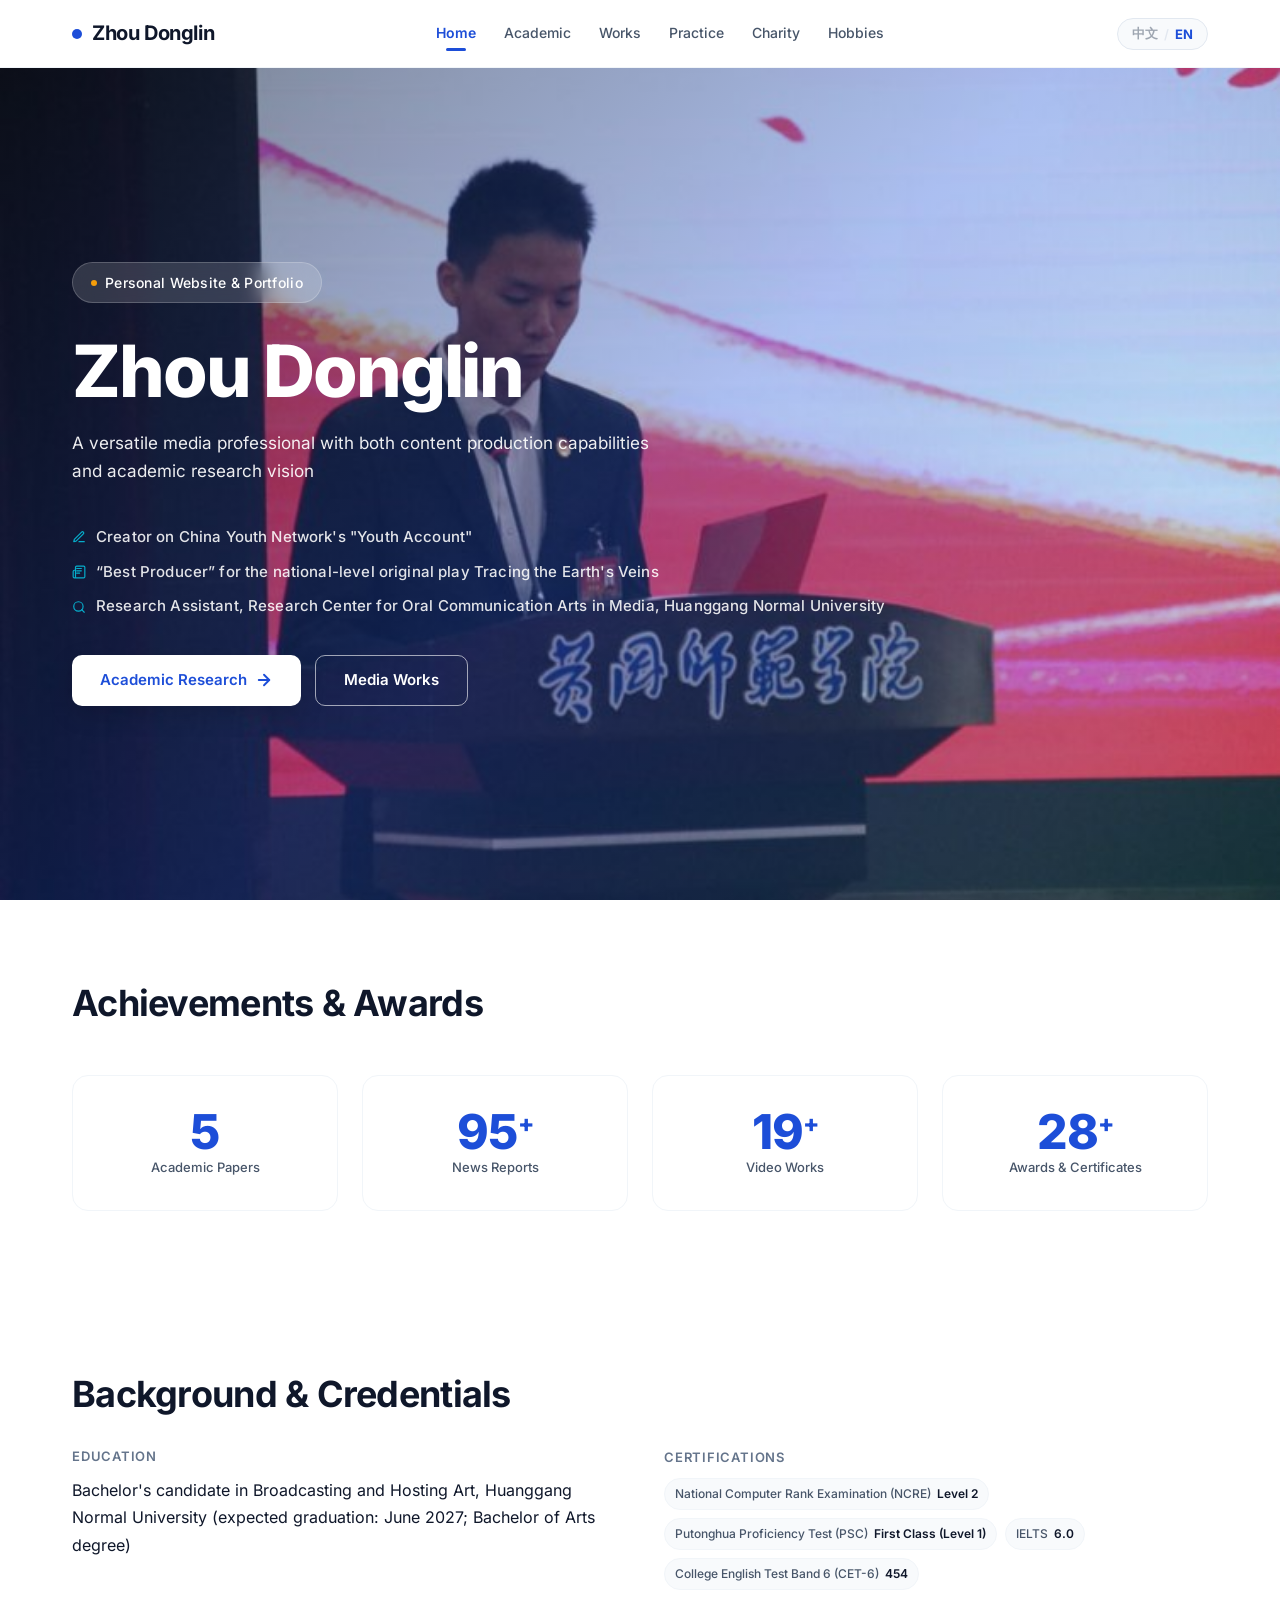
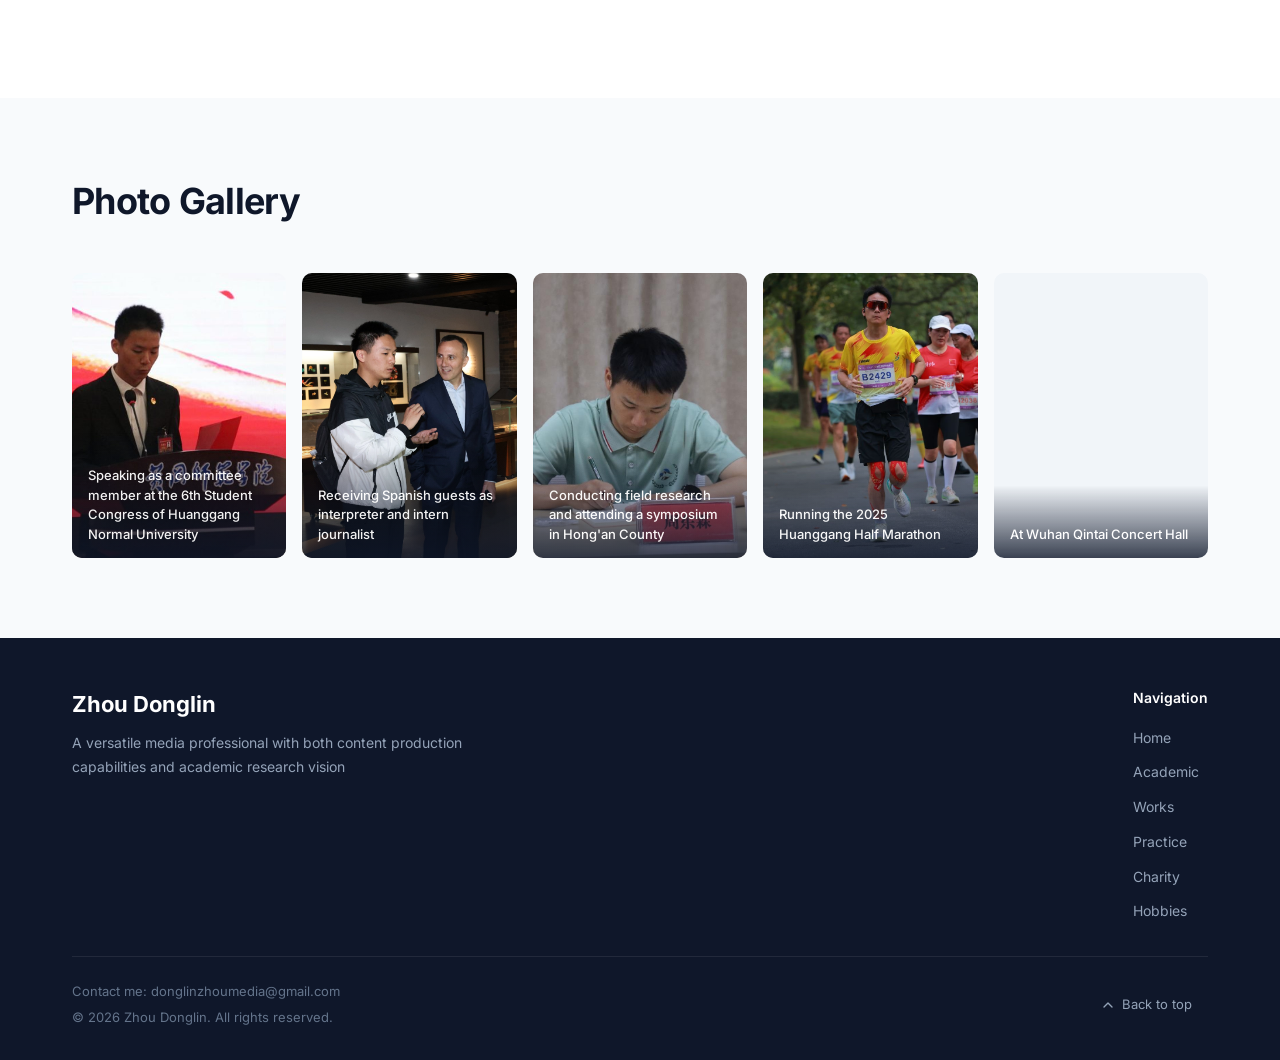
==== index.html @ 2cd48c64 "Add files via upload" ====
<!DOCTYPE html>
<html lang="zh-CN" data-i18n-title="home.title" data-i18n-desc="home.metaDesc">
<head>
<meta charset="UTF-8">
  <meta name="viewport" content="width=device-width, initial-scale=1.0">
  <link rel="icon" href="data:image/svg+xml,%3Csvg%20xmlns%3D%27http%3A%2F%2Fwww.w3.org%2F2000%2Fsvg%27%20viewBox%3D%270%200%2064%2064%27%3E%3Crect%20width%3D%2764%27%20height%3D%2764%27%20rx%3D%2714%27%20fill%3D%27%231D4ED8%27%2F%3E%3Ctext%20x%3D%2732%27%20y%3D%2744%27%20font-family%3D%27Arial%2CHelvetica%2Csans-serif%27%20font-size%3D%2736%27%20font-weight%3D%27700%27%20fill%3D%27%23FFFFFF%27%20text-anchor%3D%27middle%27%3EZ%3C%2Ftext%3E%3C%2Fsvg%3E">
  <meta name="theme-color" content="#1D4ED8">
  <meta name="creative-medium" content="other">
  <meta name="description" content="周东霖 - 兼具内容生产能力与学术研究视野的复合型传媒人">
  <title>Zhou Donglin Personal Website &amp; Portfolio</title>
  <link rel="stylesheet" href="src/fonts/inter.css?v=20261015">
  <link rel="stylesheet" href="src/styles.css?v=20261015">
    <script src="src/i18n.js?v=20261015"></script>
  </head>
<body>

    <div class="page-wrapper">
      
<nav class="nav">
  <div class="nav-inner">
    <a href="index.html" class="nav-logo">
      <span class="nav-logo-dot"></span>
      <span data-i18n="home.heroName">周东霖</span>
    </a>
    <ul class="nav-links">
      <li><a href="index.html" class="nav-link active" data-i18n="nav.home">首页</a></li><li><a href="academic/index.html" class="nav-link" data-i18n="nav.academic">学术</a></li><li><a href="publications/index.html" class="nav-link" data-i18n="nav.publications">作品</a></li><li><a href="practice/index.html" class="nav-link" data-i18n="nav.practice">实践</a></li><li><a href="welfare/index.html" class="nav-link" data-i18n="nav.welfare">公益</a></li><li><a href="hobbies/index.html" class="nav-link" data-i18n="nav.hobbies">爱好</a></li>
    </ul>
    <div style="display:flex;align-items:center">
      <button class="lang-toggle desktop-only" data-lang-toggle aria-label="切换语言">
        <span class="seg seg-zh">中文</span><span class="sep">/</span><span class="seg seg-en">EN</span>
      </button>
      <button class="nav-hamburger" id="navHamburger" aria-label="菜单">
        <span></span><span></span><span></span>
      </button>
    </div>
  </div>
</nav>
<div class="mobile-menu" id="mobileMenu">
  <a href="index.html" class="mobile-menu-link active" data-i18n="nav.home">首页</a><a href="academic/index.html" class="mobile-menu-link" data-i18n="nav.academic">学术</a><a href="publications/index.html" class="mobile-menu-link" data-i18n="nav.publications">作品</a><a href="practice/index.html" class="mobile-menu-link" data-i18n="nav.practice">实践</a><a href="welfare/index.html" class="mobile-menu-link" data-i18n="nav.welfare">公益</a><a href="hobbies/index.html" class="mobile-menu-link" data-i18n="nav.hobbies">爱好</a>
  <div class="mobile-menu-lang">
    <button class="lang-toggle" data-lang-toggle aria-label="切换语言">
      <span class="seg seg-zh">中文</span><span class="sep">/</span><span class="seg seg-en">EN</span>
    </button>
  </div>
</div>
      <main class="page-main">
        <div class="page-fade-in">
          <section class="hero">
            <div class="hero-bg">
              <img decoding="async" src="assets/images/IgE3WtMt4X.jpg" alt="" data-i18n-attr="alt:home.photo1" loading="eager" fetchpriority="high">
              <div class="hero-overlay"></div>
            </div>
            <div class="hero-content">
              <div class="hero-tag">
                <span class="hero-tag-dot"></span>
                <span data-i18n="home.heroTag">个人网站&作品集</span>
              </div>
              <h1 class="hero-name" data-i18n="home.heroName">周东霖</h1>
              <p class="hero-tagline" data-i18n="home.heroTagline">兼具内容生产能力与学术研究视野的复合型传媒人</p>
              <div class="hero-identities">
                <div class="hero-identity-item">
                  <svg width="14" height="14" viewBox="0 0 24 24" fill="none" stroke="currentColor" stroke-width="2" stroke-linecap="round" stroke-linejoin="round"><path d="M12 20h9"></path><path d="M16.5 3.5a2.121 2.121 0 0 1 3 3L7 19l-4 1 1-4L16.5 3.5z"></path></svg>
                  <span data-i18n="home.identity1">中国青年网中青号创作者</span>
                </div>
                <div class="hero-identity-item">
                  <svg width="14" height="14" viewBox="0 0 24 24" fill="none" stroke="currentColor" stroke-width="2" stroke-linecap="round" stroke-linejoin="round"><path d="M4 22h16a2 2 0 0 0 2-2V4a2 2 0 0 0-2-2H8a2 2 0 0 0-2 2v16a2 2 0 0 1-2 2zm0 0a2 2 0 0 1-2-2v-9c0-1.1.9-2 2-2h2"></path><line x1="8" y1="6" x2="16" y2="6"></line><line x1="8" y1="10" x2="16" y2="10"></line><line x1="8" y1="14" x2="13" y2="14"></line></svg>
                  <span data-i18n="home.identity2">国家级原创话剧《地脉寻踪》“最佳制作人”</span>
                </div>
                <div class="hero-identity-item">
                  <svg width="14" height="14" viewBox="0 0 24 24" fill="none" stroke="currentColor" stroke-width="2" stroke-linecap="round" stroke-linejoin="round"><circle cx="11" cy="11" r="8"></circle><line x1="21" y1="21" x2="16.65" y2="16.65"></line></svg>
                  <span data-i18n="home.identity3">黄冈师范学院媒介口语传播艺术研究中心研究员助理</span>
                </div>
              </div>
              <div class="hero-buttons">
                <a href="academic/index.html" class="btn btn-primary">
                  <span data-i18n="home.btnAcademic">学术研究</span>
                  <svg width="18" height="18" viewBox="0 0 24 24" fill="none" stroke="currentColor" stroke-width="2.5" stroke-linecap="round" stroke-linejoin="round"><line x1="5" y1="12" x2="19" y2="12"></line><polyline points="12 5 19 12 12 19"></polyline></svg>
                </a>
                <a href="publications/index.html" class="btn btn-outline">
                  <span data-i18n="home.btnPublications">媒体作品</span>
                </a>
              </div>
            </div>
          </section>

          <section class="page-section">
            <div class="container">
              <div class="section-header">
                <h2 class="section-title" data-i18n="home.statsTitle">成果与奖项</h2>
              </div>
              <div class="stats-grid">
          <a class="stat-card" href="academic/index.html#papers"><span class="stat-number" data-target="6" data-suffix="">6</span><div class="stat-label" data-i18n="home.statPapers">学术论文</div></a>
          <a class="stat-card" href="publications/index.html#news"><span class="stat-number" data-target="100" data-suffix="+">100<sup>+</sup></span><div class="stat-label" data-i18n="home.statNews">新闻通讯</div></a>
          <a class="stat-card" href="publications/index.html#video"><span class="stat-number" data-target="20" data-suffix="+">20<sup>+</sup></span><div class="stat-label" data-i18n="home.statVideo">视频作品</div></a>
          <a class="stat-card" href="practice/index.html"><span class="stat-number" data-target="30" data-suffix="+">30<sup>+</sup></span><div class="stat-label" data-i18n="home.statAwards">奖项证书</div></a>
              </div>
            </div>
          </section>

          <section class="page-section">
            <div class="container">
              <div class="about-grid">
                <div>
                  <h2 class="section-title" style="margin-bottom:28px" data-i18n="home.aboutTitle">背景与资质</h2>
                  <div class="info-block">
                    <div class="info-label" data-i18n="home.infoEdu">教育背景</div>
                    <div class="info-value" data-i18n="home.infoEduValue">黄冈师范学院播音与主持艺术专业本科（预计 2027 年 6 月毕业，获艺术学学士学位）</div>
                  </div>
                </div>
                <div style="padding-top:76px">
                  <div class="info-block">
                    <div class="info-label" data-i18n="home.infoCert">资质证书</div>
                    <div class="info-tag-row"><span class="info-tag" data-i18n-html data-i18n="home.certNcre">全国计算机等级考试（NCRE）<strong>二级</strong></span><span class="info-tag" data-i18n-html data-i18n="home.certPsc">普通话水平测试（PSC）<strong>一级</strong></span><span class="info-tag" data-i18n-html data-i18n="home.certIelts">雅思（IELTS）<strong>6.0</strong></span><span class="info-tag" data-i18n-html data-i18n="home.certCet6">全国大学英语考试六级（CET6）<strong>454</strong></span></div>
                  </div>
                </div>
              </div>
            </div>
          </section>

          <section class="page-section alt-bg">
            <div class="container">
              <div class="section-header">
                <h2 class="section-title" data-i18n="home.photoWallTitle">个人照片墙</h2>
              </div>
              <div class="photo-grid"><a class="photo-item" href="publications/index.html">
            <img decoding="async" src="assets/images/IgE3WtMt4X.jpg" alt="" data-i18n-attr="alt:home.photo1" loading="lazy">
            <div class="photo-caption" data-i18n="home.photo1">在黄冈师范学院第六次学生代表大会上作为大会委员发言</div></a><a class="photo-item" href="welfare/index.html">
            <img decoding="async" src="assets/images/DqHZmBfwhx.jpg" alt="" data-i18n-attr="alt:home.photo2" loading="lazy">
            <div class="photo-caption" data-i18n="home.photo2">作为随行翻译和实习记者接待西班牙外宾</div></a><a class="photo-item" href="academic/index.html">
            <img decoding="async" src="assets/images/TJ8RX01Hqk.jpg" alt="" data-i18n-attr="alt:home.photo3" loading="lazy">
            <div class="photo-caption" data-i18n="home.photo3">在红安县调研并参加座谈会</div></a><a class="photo-item" href="hobbies/index.html">
            <img decoding="async" src="assets/images/NjTkX88VYc.jpg" alt="" data-i18n-attr="alt:home.photo4" loading="lazy">
            <div class="photo-caption" data-i18n="home.photo4">参加2025年黄冈半程马拉松</div></a><a class="photo-item" href="hobbies/index.html">
            <img decoding="async" src="assets/images/EQpATGYbny.jpg" alt="" data-i18n-attr="alt:home.photo5" loading="lazy">
            <div class="photo-caption" data-i18n="home.photo5">在武汉琴台音乐厅</div></a>
              </div>
            </div>
          </section>
        </div>
      </main>
      
<footer class="footer">
  <div class="footer-inner">
    <div class="footer-top">
      <div class="footer-brand">
        <div class="footer-name" data-i18n="home.heroName">周东霖</div>
        <div class="footer-role" data-i18n="footer.role">兼具内容生产能力与学术研究视野的复合型传媒人</div>
      </div>
      <div class="footer-links-col">
        <h4 data-i18n="nav.footerNav">导航</h4>
        <ul class="footer-nav-list"><li><a href="index.html" class="footer-nav-link" data-i18n="nav.home">首页</a></li><li><a href="academic/index.html" class="footer-nav-link" data-i18n="nav.academic">学术</a></li><li><a href="publications/index.html" class="footer-nav-link" data-i18n="nav.publications">作品</a></li><li><a href="practice/index.html" class="footer-nav-link" data-i18n="nav.practice">实践</a></li><li><a href="welfare/index.html" class="footer-nav-link" data-i18n="nav.welfare">公益</a></li><li><a href="hobbies/index.html" class="footer-nav-link" data-i18n="nav.hobbies">爱好</a></li></ul>
      </div>
    </div>
    <div class="footer-bottom">
      <div class="footer-bottom-text">
        <div><span data-i18n="footer.contact">联系我：</span>donglinzhoumedia@gmail.com</div>
        <div data-i18n="footer.copyright">© 2026 周东霖. 保留所有权利.</div>
      </div>
      <span class="back-to-top" id="backToTop"><svg width="16" height="16" viewBox="0 0 24 24" fill="none" stroke="currentColor" stroke-width="2" stroke-linecap="round" stroke-linejoin="round"><polyline points="18 15 12 9 6 15"></polyline></svg><span data-i18n="nav.backToTop">回到顶部</span></span>
    </div>
  </div>
</footer>
    </div>
    <script src="src/site.js?v=20261015"></script>
    <!-- build-verify-7731 -->
</body>
</html>
---- src/fonts/inter.css ----
/* cyrillic-ext */
@font-face {
  font-display: swap;
  font-family: 'Inter';
  font-style: normal;
  font-weight: 400;
  src: url(inter-01.woff2) format('woff2');
  unicode-range: U+0460-052F, U+1C80-1C8A, U+20B4, U+2DE0-2DFF, U+A640-A69F, U+FE2E-FE2F;
}
/* cyrillic */
@font-face {
  font-display: swap;
  font-family: 'Inter';
  font-style: normal;
  font-weight: 400;
  src: url(inter-02.woff2) format('woff2');
  unicode-range: U+0301, U+0400-045F, U+0490-0491, U+04B0-04B1, U+2116;
}
/* greek-ext */
@font-face {
  font-display: swap;
  font-family: 'Inter';
  font-style: normal;
  font-weight: 400;
  src: url(inter-03.woff2) format('woff2');
  unicode-range: U+1F00-1FFF;
}
/* greek */
@font-face {
  font-display: swap;
  font-family: 'Inter';
  font-style: normal;
  font-weight: 400;
  src: url(inter-04.woff2) format('woff2');
  unicode-range: U+0370-0377, U+037A-037F, U+0384-038A, U+038C, U+038E-03A1, U+03A3-03FF;
}
/* vietnamese */
@font-face {
  font-display: swap;
  font-family: 'Inter';
  font-style: normal;
  font-weight: 400;
  src: url(inter-05.woff2) format('woff2');
  unicode-range: U+0102-0103, U+0110-0111, U+0128-0129, U+0168-0169, U+01A0-01A1, U+01AF-01B0, U+0300-0301, U+0303-0304, U+0308-0309, U+0323, U+0329, U+1EA0-1EF9, U+20AB;
}
/* latin-ext */
@font-face {
  font-display: swap;
  font-family: 'Inter';
  font-style: normal;
  font-weight: 400;
  src: url(inter-06.woff2) format('woff2');
  unicode-range: U+0100-02BA, U+02BD-02C5, U+02C7-02CC, U+02CE-02D7, U+02DD-02FF, U+0304, U+0308, U+0329, U+1D00-1DBF, U+1E00-1E9F, U+1EF2-1EFF, U+2020, U+20A0-20AB, U+20AD-20C0, U+2113, U+2C60-2C7F, U+A720-A7FF;
}
/* latin */
@font-face {
  font-display: swap;
  font-family: 'Inter';
  font-style: normal;
  font-weight: 400;
  src: url(inter-07.woff2) format('woff2');
  unicode-range: U+0000-00FF, U+0131, U+0152-0153, U+02BB-02BC, U+02C6, U+02DA, U+02DC, U+0304, U+0308, U+0329, U+2000-206F, U+20AC, U+2122, U+2191, U+2193, U+2212, U+2215, U+FEFF, U+FFFD;
}
/* cyrillic-ext */
@font-face {
  font-display: swap;
  font-family: 'Inter';
  font-style: normal;
  font-weight: 500;
  src: url(inter-01.woff2) format('woff2');
  unicode-range: U+0460-052F, U+1C80-1C8A, U+20B4, U+2DE0-2DFF, U+A640-A69F, U+FE2E-FE2F;
}
/* cyrillic */
@font-face {
  font-display: swap;
  font-family: 'Inter';
  font-style: normal;
  font-weight: 500;
  src: url(inter-02.woff2) format('woff2');
  unicode-range: U+0301, U+0400-045F, U+0490-0491, U+04B0-04B1, U+2116;
}
/* greek-ext */
@font-face {
  font-display: swap;
  font-family: 'Inter';
  font-style: normal;
  font-weight: 500;
  src: url(inter-03.woff2) format('woff2');
  unicode-range: U+1F00-1FFF;
}
/* greek */
@font-face {
  font-display: swap;
  font-family: 'Inter';
  font-style: normal;
  font-weight: 500;
  src: url(inter-04.woff2) format('woff2');
  unicode-range: U+0370-0377, U+037A-037F, U+0384-038A, U+038C, U+038E-03A1, U+03A3-03FF;
}
/* vietnamese */
@font-face {
  font-display: swap;
  font-family: 'Inter';
  font-style: normal;
  font-weight: 500;
  src: url(inter-05.woff2) format('woff2');
  unicode-range: U+0102-0103, U+0110-0111, U+0128-0129, U+0168-0169, U+01A0-01A1, U+01AF-01B0, U+0300-0301, U+0303-0304, U+0308-0309, U+0323, U+0329, U+1EA0-1EF9, U+20AB;
}
/* latin-ext */
@font-face {
  font-display: swap;
  font-family: 'Inter';
  font-style: normal;
  font-weight: 500;
  src: url(inter-06.woff2) format('woff2');
  unicode-range: U+0100-02BA, U+02BD-02C5, U+02C7-02CC, U+02CE-02D7, U+02DD-02FF, U+0304, U+0308, U+0329, U+1D00-1DBF, U+1E00-1E9F, U+1EF2-1EFF, U+2020, U+20A0-20AB, U+20AD-20C0, U+2113, U+2C60-2C7F, U+A720-A7FF;
}
/* latin */
@font-face {
  font-display: swap;
  font-family: 'Inter';
  font-style: normal;
  font-weight: 500;
  src: url(inter-07.woff2) format('woff2');
  unicode-range: U+0000-00FF, U+0131, U+0152-0153, U+02BB-02BC, U+02C6, U+02DA, U+02DC, U+0304, U+0308, U+0329, U+2000-206F, U+20AC, U+2122, U+2191, U+2193, U+2212, U+2215, U+FEFF, U+FFFD;
}
/* cyrillic-ext */
@font-face {
  font-display: swap;
  font-family: 'Inter';
  font-style: normal;
  font-weight: 600;
  src: url(inter-01.woff2) format('woff2');
  unicode-range: U+0460-052F, U+1C80-1C8A, U+20B4, U+2DE0-2DFF, U+A640-A69F, U+FE2E-FE2F;
}
/* cyrillic */
@font-face {
  font-display: swap;
  font-family: 'Inter';
  font-style: normal;
  font-weight: 600;
  src: url(inter-02.woff2) format('woff2');
  unicode-range: U+0301, U+0400-045F, U+0490-0491, U+04B0-04B1, U+2116;
}
/* greek-ext */
@font-face {
  font-display: swap;
  font-family: 'Inter';
  font-style: normal;
  font-weight: 600;
  src: url(inter-03.woff2) format('woff2');
  unicode-range: U+1F00-1FFF;
}
/* greek */
@font-face {
  font-display: swap;
  font-family: 'Inter';
  font-style: normal;
  font-weight: 600;
  src: url(inter-04.woff2) format('woff2');
  unicode-range: U+0370-0377, U+037A-037F, U+0384-038A, U+038C, U+038E-03A1, U+03A3-03FF;
}
/* vietnamese */
@font-face {
  font-display: swap;
  font-family: 'Inter';
  font-style: normal;
  font-weight: 600;
  src: url(inter-05.woff2) format('woff2');
  unicode-range: U+0102-0103, U+0110-0111, U+0128-0129, U+0168-0169, U+01A0-01A1, U+01AF-01B0, U+0300-0301, U+0303-0304, U+0308-0309, U+0323, U+0329, U+1EA0-1EF9, U+20AB;
}
/* latin-ext */
@font-face {
  font-display: swap;
  font-family: 'Inter';
  font-style: normal;
  font-weight: 600;
  src: url(inter-06.woff2) format('woff2');
  unicode-range: U+0100-02BA, U+02BD-02C5, U+02C7-02CC, U+02CE-02D7, U+02DD-02FF, U+0304, U+0308, U+0329, U+1D00-1DBF, U+1E00-1E9F, U+1EF2-1EFF, U+2020, U+20A0-20AB, U+20AD-20C0, U+2113, U+2C60-2C7F, U+A720-A7FF;
}
/* latin */
@font-face {
  font-display: swap;
  font-family: 'Inter';
  font-style: normal;
  font-weight: 600;
  src: url(inter-07.woff2) format('woff2');
  unicode-range: U+0000-00FF, U+0131, U+0152-0153, U+02BB-02BC, U+02C6, U+02DA, U+02DC, U+0304, U+0308, U+0329, U+2000-206F, U+20AC, U+2122, U+2191, U+2193, U+2212, U+2215, U+FEFF, U+FFFD;
}
/* cyrillic-ext */
@font-face {
  font-display: swap;
  font-family: 'Inter';
  font-style: normal;
  font-weight: 700;
  src: url(inter-01.woff2) format('woff2');
  unicode-range: U+0460-052F, U+1C80-1C8A, U+20B4, U+2DE0-2DFF, U+A640-A69F, U+FE2E-FE2F;
}
/* cyrillic */
@font-face {
  font-display: swap;
  font-family: 'Inter';
  font-style: normal;
  font-weight: 700;
  src: url(inter-02.woff2) format('woff2');
  unicode-range: U+0301, U+0400-045F, U+0490-0491, U+04B0-04B1, U+2116;
}
/* greek-ext */
@font-face {
  font-display: swap;
  font-family: 'Inter';
  font-style: normal;
  font-weight: 700;
  src: url(inter-03.woff2) format('woff2');
  unicode-range: U+1F00-1FFF;
}
/* greek */
@font-face {
  font-display: swap;
  font-family: 'Inter';
  font-style: normal;
  font-weight: 700;
  src: url(inter-04.woff2) format('woff2');
  unicode-range: U+0370-0377, U+037A-037F, U+0384-038A, U+038C, U+038E-03A1, U+03A3-03FF;
}
/* vietnamese */
@font-face {
  font-display: swap;
  font-family: 'Inter';
  font-style: normal;
  font-weight: 700;
  src: url(inter-05.woff2) format('woff2');
  unicode-range: U+0102-0103, U+0110-0111, U+0128-0129, U+0168-0169, U+01A0-01A1, U+01AF-01B0, U+0300-0301, U+0303-0304, U+0308-0309, U+0323, U+0329, U+1EA0-1EF9, U+20AB;
}
/* latin-ext */
@font-face {
  font-display: swap;
  font-family: 'Inter';
  font-style: normal;
  font-weight: 700;
  src: url(inter-06.woff2) format('woff2');
  unicode-range: U+0100-02BA, U+02BD-02C5, U+02C7-02CC, U+02CE-02D7, U+02DD-02FF, U+0304, U+0308, U+0329, U+1D00-1DBF, U+1E00-1E9F, U+1EF2-1EFF, U+2020, U+20A0-20AB, U+20AD-20C0, U+2113, U+2C60-2C7F, U+A720-A7FF;
}
/* latin */
@font-face {
  font-display: swap;
  font-family: 'Inter';
  font-style: normal;
  font-weight: 700;
  src: url(inter-07.woff2) format('woff2');
  unicode-range: U+0000-00FF, U+0131, U+0152-0153, U+02BB-02BC, U+02C6, U+02DA, U+02DC, U+0304, U+0308, U+0329, U+2000-206F, U+20AC, U+2122, U+2191, U+2193, U+2212, U+2215, U+FEFF, U+FFFD;
}
/* cyrillic-ext */
@font-face {
  font-display: swap;
  font-family: 'Inter';
  font-style: normal;
  font-weight: 800;
  src: url(inter-01.woff2) format('woff2');
  unicode-range: U+0460-052F, U+1C80-1C8A, U+20B4, U+2DE0-2DFF, U+A640-A69F, U+FE2E-FE2F;
}
/* cyrillic */
@font-face {
  font-display: swap;
  font-family: 'Inter';
  font-style: normal;
  font-weight: 800;
  src: url(inter-02.woff2) format('woff2');
  unicode-range: U+0301, U+0400-045F, U+0490-0491, U+04B0-04B1, U+2116;
}
/* greek-ext */
@font-face {
  font-display: swap;
  font-family: 'Inter';
  font-style: normal;
  font-weight: 800;
  src: url(inter-03.woff2) format('woff2');
  unicode-range: U+1F00-1FFF;
}
/* greek */
@font-face {
  font-display: swap;
  font-family: 'Inter';
  font-style: normal;
  font-weight: 800;
  src: url(inter-04.woff2) format('woff2');
  unicode-range: U+0370-0377, U+037A-037F, U+0384-038A, U+038C, U+038E-03A1, U+03A3-03FF;
}
/* vietnamese */
@font-face {
  font-display: swap;
  font-family: 'Inter';
  font-style: normal;
  font-weight: 800;
  src: url(inter-05.woff2) format('woff2');
  unicode-range: U+0102-0103, U+0110-0111, U+0128-0129, U+0168-0169, U+01A0-01A1, U+01AF-01B0, U+0300-0301, U+0303-0304, U+0308-0309, U+0323, U+0329, U+1EA0-1EF9, U+20AB;
}
/* latin-ext */
@font-face {
  font-display: swap;
  font-family: 'Inter';
  font-style: normal;
  font-weight: 800;
  src: url(inter-06.woff2) format('woff2');
  unicode-range: U+0100-02BA, U+02BD-02C5, U+02C7-02CC, U+02CE-02D7, U+02DD-02FF, U+0304, U+0308, U+0329, U+1D00-1DBF, U+1E00-1E9F, U+1EF2-1EFF, U+2020, U+20A0-20AB, U+20AD-20C0, U+2113, U+2C60-2C7F, U+A720-A7FF;
}
/* latin */
@font-face {
  font-display: swap;
  font-family: 'Inter';
  font-style: normal;
  font-weight: 800;
  src: url(inter-07.woff2) format('woff2');
  unicode-range: U+0000-00FF, U+0131, U+0152-0153, U+02BB-02BC, U+02C6, U+02DA, U+02DC, U+0304, U+0308, U+0329, U+2000-206F, U+20AC, U+2122, U+2191, U+2193, U+2212, U+2215, U+FEFF, U+FFFD;
}
---- src/styles.css ----
/* ===== CSS Variables & Reset ===== */
:root {
  --color-text: #0F172A;
  --color-text-secondary: #475569;
  --color-text-tertiary: #64748B;
  --color-primary: #1D4ED8;
  --color-primary-light: #3B82F6;
  --color-primary-dark: #1E40AF;
  --color-accent-cyan: #06B6D4;
  --color-accent-amber: #F59E0B;
  --color-bg: #FFFFFF;
  --color-bg-soft: #F8FAFC;
  --color-bg-slate: #F1F5F9;
  --color-border: #E2E8F0;
  --color-border-light: #F1F5F9;
  --shadow-sm: 0 1px 2px rgba(15, 23, 42, 0.04);
  --shadow-md: 0 4px 12px rgba(15, 23, 42, 0.06);
  --shadow-lg: 0 12px 32px rgba(15, 23, 42, 0.08);
  --shadow-hover: 0 16px 40px rgba(29, 78, 216, 0.12);
  --radius-sm: 6px;
  --radius-md: 10px;
  --radius-lg: 16px;
  --radius-xl: 20px;
  --nav-height: 68px;
  --container-max: 1200px;
  --font-sans: "Inter", -apple-system, BlinkMacSystemFont, "Segoe UI", "PingFang SC", "Hiragino Sans GB", "Microsoft YaHei", "Source Han Sans CN", "Noto Sans CJK SC", sans-serif;
  --font-display: "Inter", -apple-system, BlinkMacSystemFont, "PingFang SC", "Microsoft YaHei", sans-serif;
  --transition-base: 0.25s cubic-bezier(0.4, 0, 0.2, 1);
  --transition-slow: 0.4s cubic-bezier(0.4, 0, 0.2, 1);
}

* {
  margin: 0;
  padding: 0;
  box-sizing: border-box;
}

html {
  scroll-behavior: smooth;
}

body {
  font-family: var(--font-sans);
  color: var(--color-text);
  background: var(--color-bg);
  line-height: 1.7;
  font-size: 16px;
  -webkit-font-smoothing: antialiased;
  -moz-osx-font-smoothing: grayscale;
}

img {
  max-width: 100%;
  height: auto;
  display: block;
}

a {
  color: var(--color-primary);
  text-decoration: none;
  transition: color var(--transition-base);
}

a:hover {
  color: var(--color-primary-dark);
}

button {
  font-family: inherit;
  cursor: pointer;
  border: none;
  background: none;
}

/* ===== Layout ===== */
.container {
  max-width: var(--container-max);
  margin: 0 auto;
  padding: 0 32px;
}

.page-wrapper {
  padding-top: var(--nav-height);
  min-height: 100vh;
  display: flex;
  flex-direction: column;
}

.page-main {
  flex: 1;
}

/* ===== Page Fade In ===== */
.page-fade-in {
  animation: fadeInUp 0.5s cubic-bezier(0.4, 0, 0.2, 1);
}

@keyframes fadeInUp {
  from {
    opacity: 0;
    transform: translateY(12px);
  }
  to {
    opacity: 1;
    transform: translateY(0);
  }
}

/* ===== Navigation ===== */
.nav {
  position: fixed;
  top: 0;
  left: 0;
  right: 0;
  height: var(--nav-height);
  background: rgba(255, 255, 255, 0.85);
  backdrop-filter: saturate(180%) blur(16px);
  -webkit-backdrop-filter: saturate(180%) blur(16px);
  border-bottom: 1px solid var(--color-border-light);
  z-index: 1000;
  transition: box-shadow var(--transition-base);
}

.nav.scrolled {
  box-shadow: var(--shadow-md);
}

.nav-inner {
  max-width: var(--container-max);
  margin: 0 auto;
  padding: 0 32px;
  height: 100%;
  display: flex;
  align-items: center;
  justify-content: space-between;
}

.nav-logo {
  font-size: 20px;
  font-weight: 700;
  color: var(--color-text);
  letter-spacing: -0.02em;
  display: flex;
  align-items: center;
  gap: 10px;
}

.nav-logo-dot {
  width: 10px;
  height: 10px;
  background: var(--color-primary);
  border-radius: 50%;
}

.nav-links {
  display: flex;
  align-items: center;
  gap: 4px;
  list-style: none;
}

.nav-link {
  padding: 8px 16px;
  font-size: 15px;
  font-weight: 500;
  color: var(--color-text-secondary);
  border-radius: var(--radius-sm);
  transition: all var(--transition-base);
  cursor: pointer;
  position: relative;
}

.nav-link:hover {
  color: var(--color-primary);
  background: var(--color-bg-soft);
}

.nav-link.active {
  color: var(--color-primary);
  font-weight: 600;
}

.nav-link.active::after {
  content: '';
  position: absolute;
  bottom: -2px;
  left: 50%;
  transform: translateX(-50%);
  width: 20px;
  height: 3px;
  background: var(--color-primary);
  border-radius: 2px;
}

.nav-hamburger {
  display: none;
  flex-direction: column;
  justify-content: center;
  align-items: center;
  width: 40px;
  height: 40px;
  gap: 5px;
  border-radius: var(--radius-sm);
  transition: background var(--transition-base);
}

.nav-hamburger:hover {
    background: var(--color-bg-soft);
  }

  /* 语言切换按钮（桌面端，导航栏内） */
  .lang-toggle {
    display: inline-flex;
    align-items: center;
    padding: 6px 14px;
    font-size: 13px;
    font-weight: 600;
    color: var(--color-text-secondary);
    background: var(--color-bg-soft);
    border: 1px solid var(--color-border);
    border-radius: 999px;
    transition: all var(--transition-base);
    margin-left: 12px;
    white-space: nowrap;
    user-select: none;
  }
  .lang-toggle:hover {
    color: var(--color-primary);
    border-color: var(--color-primary);
    background: var(--color-bg);
  }
  .lang-toggle .seg {
    transition: color var(--transition-base);
    opacity: 0.5;
  }
  .lang-toggle.active-zh .seg-zh,
  .lang-toggle.active-en .seg-en {
    color: var(--color-primary);
    opacity: 1;
    font-weight: 700;
  }
  .lang-toggle .sep {
    margin: 0 6px;
    color: var(--color-border);
    opacity: 1;
  }

  /* 移动端菜单里的语言切换 */
  .mobile-menu-lang {
    padding: 14px 16px 6px;
    border-top: 1px solid var(--color-border-light);
    margin-top: 8px;
    display: flex;
    justify-content: center;
  }
  .mobile-menu-lang .lang-toggle {
    margin-left: 0;
    padding: 8px 18px;
    font-size: 14px;
  }

.nav-hamburger span {
  width: 22px;
  height: 2px;
  background: var(--color-text);
  border-radius: 1px;
  transition: all var(--transition-base);
}

.nav-hamburger.open span:nth-child(1) {
  transform: translateY(7px) rotate(45deg);
}

.nav-hamburger.open span:nth-child(2) {
  opacity: 0;
}

.nav-hamburger.open span:nth-child(3) {
  transform: translateY(-7px) rotate(-45deg);
}

.mobile-menu {
  display: none;
  position: fixed;
  top: var(--nav-height);
  left: 0;
  right: 0;
  background: var(--color-bg);
  border-bottom: 1px solid var(--color-border-light);
  padding: 16px;
  box-shadow: var(--shadow-lg);
  animation: slideDown 0.25s ease;
}

@keyframes slideDown {
  from {
    opacity: 0;
    transform: translateY(-10px);
  }
  to {
    opacity: 1;
    transform: translateY(0);
  }
}

.mobile-menu-link {
  display: block;
  padding: 14px 16px;
  font-size: 16px;
  font-weight: 500;
  color: var(--color-text-secondary);
  border-radius: var(--radius-sm);
  transition: all var(--transition-base);
}

.mobile-menu-link:hover,
.mobile-menu-link.active {
  color: var(--color-primary);
  background: var(--color-bg-soft);
  font-weight: 600;
}

/* ===== Buttons ===== */
.btn {
  display: inline-flex;
  align-items: center;
  justify-content: center;
  gap: 8px;
  padding: 12px 28px;
  font-size: 15px;
  font-weight: 600;
  border-radius: var(--radius-md);
  transition: all var(--transition-base);
  cursor: pointer;
  border: none;
  text-decoration: none;
  white-space: nowrap;
}

.btn-primary {
  background: var(--color-primary);
  color: white;
  box-shadow: 0 4px 12px rgba(29, 78, 216, 0.25);
}

.btn-primary:hover {
  background: var(--color-primary-dark);
  color: white;
  transform: translateY(-1px);
  box-shadow: 0 6px 20px rgba(29, 78, 216, 0.3);
}

.btn-outline {
  background: transparent;
  color: var(--color-primary);
  border: 1.5px solid var(--color-primary);
}

.btn-outline:hover {
  background: var(--color-primary);
  color: white;
}

.btn-ghost {
  background: var(--color-bg-soft);
  color: var(--color-text);
}

.btn-ghost:hover {
  background: var(--color-bg-slate);
}

.btn-sm {
  padding: 8px 18px;
  font-size: 14px;
}

/* ===== Section Title ===== */
.page-section {
  padding: 80px 0;
}

.page-section.alt-bg {
  background: var(--color-bg-soft);
}

.section-header {
  margin-bottom: 48px;
}

.section-eyebrow {
  font-size: 14px;
  font-weight: 600;
  color: var(--color-primary);
  text-transform: uppercase;
  letter-spacing: 0.08em;
  margin-bottom: 12px;
  display: inline-flex;
  align-items: center;
  gap: 8px;
}

.section-eyebrow::before {
  content: '';
  width: 24px;
  height: 2px;
  background: var(--color-primary);
  border-radius: 1px;
}

.section-title {
  font-size: 36px;
  font-weight: 700;
  color: var(--color-text);
  letter-spacing: -0.02em;
  line-height: 1.25;
}

.section-subtitle {
  font-size: 17px;
  color: var(--color-text-secondary);
  margin-top: 12px;
  max-width: 600px;
  line-height: 1.7;
}

/* ===== Cards ===== */
.card {
  background: var(--color-bg);
  border: 1px solid var(--color-border-light);
  border-radius: var(--radius-lg);
  overflow: hidden;
  transition: all var(--transition-slow);
  box-shadow: var(--shadow-sm);
}

.card:hover {
  transform: translateY(-4px);
  box-shadow: var(--shadow-hover);
  border-color: rgba(29, 78, 216, 0.15);
}

.card-image-wrap {
  position: relative;
  overflow: hidden;
  aspect-ratio: 16 / 10;
  background: var(--color-bg-slate);
}

.card-image {
  width: 100%;
  height: 100%;
  object-fit: cover;
  transition: transform 0.5s cubic-bezier(0.4, 0, 0.2, 1);
}

.card:hover .card-image {
  transform: scale(1.05);
}

.card-content {
  padding: 20px 22px 22px;
}

.card-tag {
  display: inline-block;
  padding: 3px 10px;
  font-size: 12px;
  font-weight: 600;
  border-radius: 20px;
  margin-bottom: 10px;
}

.card-tag-primary {
  background: rgba(29, 78, 216, 0.1);
  color: var(--color-primary);
}

.card-tag-amber {
  background: rgba(245, 158, 11, 0.12);
  color: #B45309;
}

.card-tag-cyan {
  background: rgba(6, 182, 212, 0.1);
  color: #0E7490;
}

.card-title {
  font-size: 17px;
  font-weight: 600;
  color: var(--color-text);
  line-height: 1.45;
  margin-bottom: 8px;
  display: -webkit-box;
  -webkit-line-clamp: 2;
  -webkit-box-orient: vertical;
  overflow: hidden;
}

.card-title-link {
  color: inherit;
  text-decoration: none;
}

.card-title-link:hover {
  color: var(--color-primary);
}

.card-meta {
  font-size: 13px;
  color: var(--color-text-tertiary);
  display: flex;
  align-items: center;
  gap: 6px;
  flex-wrap: wrap;
}

.card-desc {
  font-size: 14px;
  color: var(--color-text-secondary);
  line-height: 1.65;
  margin-top: 10px;
  display: -webkit-box;
  -webkit-line-clamp: 3;
  -webkit-box-orient: vertical;
  overflow: hidden;
}

/* ===== Hero Section (Home) ===== */
.hero {
  position: relative;
  min-height: calc(100vh - var(--nav-height));
  display: flex;
  align-items: center;
  overflow: hidden;
  background: var(--color-bg-soft);
}

.hero-bg {
  position: absolute;
  inset: 0;
  z-index: 0;
}

.hero-bg img {
  width: 100%;
  height: 100%;
  object-fit: cover;
  object-position: center 20%;
}

.hero-overlay {
  position: absolute;
  inset: 0;
  background: linear-gradient(
    135deg,
    rgba(15, 23, 42, 0.55) 0%,
    rgba(29, 78, 216, 0.35) 50%,
    rgba(6, 182, 212, 0.2) 100%
  );
}

.hero-content {
  position: relative;
  z-index: 1;
  max-width: var(--container-max);
  margin: 0 auto;
  padding: 100px 32px;
  color: white;
  width: 100%;
}

.hero-tag {
  display: inline-flex;
  align-items: center;
  gap: 8px;
  padding: 8px 18px;
  background: rgba(255, 255, 255, 0.15);
  backdrop-filter: blur(10px);
  border: 1px solid rgba(255, 255, 255, 0.2);
  border-radius: 100px;
  font-size: 14px;
  font-weight: 500;
  margin-bottom: 28px;
  letter-spacing: 0.02em;
}

.hero-tag-dot {
  width: 6px;
  height: 6px;
  background: var(--color-accent-amber);
  border-radius: 50%;
  animation: pulse 2s infinite;
}

@keyframes pulse {
  0%, 100% { opacity: 1; }
  50% { opacity: 0.4; }
}

.hero-name {
  font-size: clamp(42px, 6vw, 72px);
  font-weight: 800;
  letter-spacing: -0.03em;
  line-height: 1.1;
  margin-bottom: 20px;
}

.hero-tagline {
  font-size: clamp(18px, 2.2vw, 22px);
  font-weight: 400;
  line-height: 1.6;
  max-width: 600px;
  opacity: 0.92;
  margin-bottom: 40px;
}

.hero-identities {
  display: flex;
  flex-direction: column;
  gap: 10px;
  margin-bottom: 36px;
}

.hero-identity-item {
  display: flex;
  align-items: center;
  gap: 10px;
  color: rgba(255, 255, 255, 0.88);
  font-size: 15px;
  font-weight: 500;
  letter-spacing: 0.01em;
}

.hero-identity-item svg {
  flex-shrink: 0;
  color: var(--color-accent-cyan);
  opacity: 0.95;
}

.hero-buttons {
  display: flex;
  gap: 14px;
  flex-wrap: wrap;
}

.hero-buttons .btn-primary {
  background: white;
  color: var(--color-primary);
  box-shadow: 0 8px 24px rgba(0, 0, 0, 0.15);
}

.hero-buttons .btn-primary:hover {
  background: #F1F5F9;
  transform: translateY(-2px);
  box-shadow: 0 12px 32px rgba(0, 0, 0, 0.2);
}

.hero-buttons .btn-outline {
  color: white;
  border-color: rgba(255, 255, 255, 0.6);
}

.hero-buttons .btn-outline:hover {
  background: rgba(255, 255, 255, 0.15);
  border-color: white;
}

/* ===== Stats Section ===== */
.stats-grid {
  display: grid;
  grid-template-columns: repeat(4, 1fr);
  gap: 24px;
}

.stat-card {
  background: var(--color-bg);
  border: 1px solid var(--color-border-light);
  border-radius: var(--radius-lg);
  padding: 32px 28px;
  text-align: center;
  transition: all var(--transition-slow);
  position: relative;
  overflow: hidden;
}

.stats-grid a.stat-card {
  display: block;
  text-decoration: none;
  color: inherit;
  cursor: pointer;
}

.stat-card::before {
  content: '';
  position: absolute;
  top: 0;
  left: 0;
  right: 0;
  height: 3px;
  background: linear-gradient(90deg, var(--color-primary), var(--color-accent-cyan));
  transform: scaleX(0);
  transition: transform 0.4s ease;
  transform-origin: left;
}

.stat-card:hover::before {
  transform: scaleX(1);
}

.stat-card:hover {
  transform: translateY(-4px);
  box-shadow: var(--shadow-hover);
  border-color: rgba(29, 78, 216, 0.15);
}

.stat-number {
  font-size: 48px;
  font-weight: 800;
  color: var(--color-primary);
  letter-spacing: -0.02em;
  line-height: 1;
  margin-bottom: 10px;
  font-family: var(--font-display);
}

.stat-number sup {
  font-size: 24px;
  top: -0.6em;
}

.stat-label {
  font-size: 15px;
  color: var(--color-text-secondary);
  font-weight: 500;
}

/* ===== Titles / Badges ===== */
.badge-list {
  display: flex;
  flex-wrap: wrap;
  gap: 12px;
}

.badge-item {
  display: inline-flex;
  align-items: center;
  gap: 10px;
  padding: 14px 20px;
  background: var(--color-bg);
  border: 1px solid var(--color-border-light);
  border-radius: var(--radius-md);
  font-size: 14.5px;
  color: var(--color-text);
  transition: all var(--transition-base);
}

.badge-item:hover {
  border-color: var(--color-primary);
  background: var(--color-bg-soft);
}

.badge-icon {
  width: 28px;
  height: 28px;
  background: rgba(29, 78, 216, 0.1);
  border-radius: 8px;
  display: flex;
  align-items: center;
  justify-content: center;
  color: var(--color-primary);
  font-size: 14px;
  flex-shrink: 0;
}

/* ===== Photo Wall ===== */
.photo-grid {
  display: grid;
  grid-template-columns: repeat(5, 1fr);
  gap: 16px;
}

.photo-item {
  position: relative;
  overflow: hidden;
  border-radius: var(--radius-md);
  cursor: pointer;
  aspect-ratio: 3 / 4;
  background: var(--color-bg-slate);
  display: block;
}

.photo-item.no-link {
  cursor: default;
}

.photo-item img {
  width: 100%;
  height: 100%;
  object-fit: cover;
  transition: transform 0.5s cubic-bezier(0.4, 0, 0.2, 1);
}

.photo-item:hover img {
  transform: scale(1.08);
}

.photo-caption {
  position: absolute;
  bottom: 0;
  left: 0;
  right: 0;
  padding: 40px 16px 14px;
  background: linear-gradient(to top, rgba(15, 23, 42, 0.85), transparent);
  color: white;
  font-size: 13px;
  line-height: 1.5;
  font-weight: 500;
  opacity: 0.95;
  transition: opacity var(--transition-base);
}

/* ===== About / Background Info ===== */
.about-grid {
  display: grid;
  grid-template-columns: 1fr 1fr;
  gap: 48px;
  align-items: start;
}

.info-block {
  margin-bottom: 28px;
}

.info-label {
  font-size: 13px;
  font-weight: 600;
  color: var(--color-text-tertiary);
  text-transform: uppercase;
  letter-spacing: 0.06em;
  margin-bottom: 10px;
}

.info-value {
  font-size: 16px;
  color: var(--color-text);
  line-height: 1.7;
}

.info-tag-row {
  display: flex;
  flex-wrap: wrap;
  gap: 8px;
}

.info-tag {
  display: inline-flex;
  align-items: center;
  gap: 6px;
  padding: 6px 14px;
  background: var(--color-bg-soft);
  border: 1px solid var(--color-border-light);
  border-radius: 100px;
  font-size: 13.5px;
  color: var(--color-text-secondary);
  font-weight: 500;
}

.info-tag strong {
  color: var(--color-text);
  font-weight: 600;
}

/* ===== Tabs ===== */
.tabs {
  display: inline-flex;
  background: var(--color-bg-soft);
  padding: 4px;
  border-radius: var(--radius-md);
  gap: 2px;
  margin-bottom: 36px;
}

.tab-btn {
  padding: 10px 24px;
  font-size: 15px;
  font-weight: 500;
  color: var(--color-text-secondary);
  border-radius: 8px;
  transition: all var(--transition-base);
  cursor: pointer;
  background: transparent;
  border: none;
  white-space: nowrap;
}

.tab-btn:hover {
  color: var(--color-text);
}

.tab-btn.active {
  background: var(--color-bg);
  color: var(--color-primary);
  font-weight: 600;
  box-shadow: var(--shadow-sm);
}

/* 无 JS 时所有 tab 面板默认全部显示（渐进增强）*/
.tab-content {
  display: block;
  margin-bottom: 48px;
}

.tab-content:last-child {
  margin-bottom: 0;
}

/* 有 JS 时：仅 active 面板显示，其余隐藏 */
.js-tabs-on .tab-content {
  display: none;
  margin-bottom: 0;
}

.js-tabs-on .tab-content.active {
  display: block;
  animation: fadeInUp 0.35s ease;
}

/* ===== Paper / Thesis Cards ===== */
.papers-list {
  display: flex;
  flex-direction: column;
  gap: 20px;
}

.paper-card {
  background: var(--color-bg);
  border: 1px solid var(--color-border-light);
  border-radius: var(--radius-lg);
  padding: 28px 32px;
  transition: all var(--transition-base);
  display: flex;
  gap: 24px;
  align-items: flex-start;
}

.paper-card:hover {
  border-color: rgba(29, 78, 216, 0.2);
  box-shadow: var(--shadow-md);
}

.paper-card.featured {
  border-left: 4px solid var(--color-primary);
  background: linear-gradient(135deg, #FAFBFF 0%, var(--color-bg) 100%);
}

.paper-number {
  flex-shrink: 0;
  width: 40px;
  height: 40px;
  background: var(--color-bg-soft);
  border-radius: var(--radius-sm);
  display: flex;
  align-items: center;
  justify-content: center;
  font-size: 15px;
  font-weight: 700;
  color: var(--color-text-tertiary);
  font-family: var(--font-display);
}

.paper-card.featured .paper-number {
  background: var(--color-primary);
  color: white;
}

.paper-body {
  flex: 1;
  min-width: 0;
}

.paper-title {
  font-size: 18px;
  font-weight: 600;
  color: var(--color-text);
  line-height: 1.45;
  margin-bottom: 8px;
}

.paper-card.featured .paper-title {
  font-size: 19px;
}

.paper-journal {
  font-size: 14px;
  color: var(--color-text-secondary);
  margin-bottom: 8px;
  line-height: 1.6;
}

.paper-journal-en {
  color: var(--color-text-tertiary);
  font-style: italic;
}
body.lang-en .paper-journal-en { display: none; }

.paper-meta-row {
  display: flex;
  flex-wrap: wrap;
  gap: 8px;
  margin-bottom: 14px;
}

.paper-db-tag {
  font-size: 12px;
  padding: 3px 10px;
  background: var(--color-bg-soft);
  color: var(--color-text-tertiary);
  border-radius: 4px;
  font-weight: 500;
}

.paper-author-role {
  font-size: 13px;
  color: var(--color-accent-amber);
  font-weight: 600;
}
.paper-abstract {
  margin: 4px 0 12px;
  font-size: 13.5px;
  line-height: 1.75;
  color: var(--color-text-secondary);
}
.abstract-tag {
  display: inline-block;
  margin-right: 8px;
  padding: 1px 9px;
  border-radius: 6px;
  background: var(--color-bg-soft);
  color: var(--color-primary);
  font-size: 12px;
  font-weight: 600;
  vertical-align: 1px;
}


.paper-link {
  display: inline-flex;
  align-items: center;
  gap: 6px;
  font-size: 14px;
  font-weight: 500;
  color: var(--color-primary);
}

.paper-link:hover {
  color: var(--color-primary-dark);
}

.paper-link svg {
  transition: transform var(--transition-base);
}

.paper-link:hover svg {
  transform: translateX(2px);
}

/* ===== Project Cards ===== */
.projects-grid {
  display: grid;
  grid-template-columns: repeat(2, 1fr);
  gap: 24px;
}

.project-card {
  background: var(--color-bg);
  border: 1px solid var(--color-border-light);
  border-radius: var(--radius-lg);
  padding: 28px;
  transition: all var(--transition-base);
  display: flex;
  flex-direction: column;
  gap: 14px;
}

.project-card:hover {
  transform: translateY(-3px);
  box-shadow: var(--shadow-hover);
  border-color: rgba(29, 78, 216, 0.15);
}

.project-header {
  display: flex;
  justify-content: space-between;
  align-items: flex-start;
  gap: 12px;
}

.project-name {
  font-size: 18px;
  font-weight: 600;
  color: var(--color-text);
  line-height: 1.4;
}

.project-time {
  font-size: 13px;
  color: var(--color-text-tertiary);
  font-weight: 500;
  white-space: nowrap;
}

.project-role-badge {
  display: inline-flex;
  align-items: center;
  gap: 6px;
  font-size: 13px;
  font-weight: 600;
  color: var(--color-primary);
}

.project-level {
  font-size: 13.5px;
  color: var(--color-text-secondary);
}


.project-contrib { margin-top: 16px; }
.project-contrib-title {
  font-size: 13px; font-weight: 700; color: var(--color-text); margin-bottom: 9px;
}
.contrib-list { list-style: none; margin: 0; padding: 0; display: flex; flex-direction: column; gap: 8px; }
.contrib-list li {
  position: relative; padding-left: 17px; font-size: 13.5px; line-height: 1.72;
  color: var(--color-text-secondary);
}
.contrib-list li::before {
  content: ""; position: absolute; left: 2px; top: 9px; width: 5px; height: 5px;
  border-radius: 50%; background: var(--color-primary);
}
.project-results {
  font-size: 14px;
  color: var(--color-text-secondary);
  line-height: 1.7;
  border-top: 1px solid var(--color-border-light);
  padding-top: 14px;
}

.project-results strong {
  color: var(--color-text);
  font-weight: 600;
}

.project-special-link {
  display: inline-flex;
  align-items: center;
  gap: 8px;
  padding: 8px 16px;
  background: rgba(6, 182, 212, 0.1);
  color: #0E7490;
  border-radius: var(--radius-sm);
  font-size: 13.5px;
  font-weight: 600;
  transition: all var(--transition-base);
  border: 1px solid rgba(6, 182, 212, 0.2);
  margin-top: auto;
  align-self: flex-start;
}

.project-special-link:hover {
  background: rgba(6, 182, 212, 0.18);
  color: #0E7490;
}

/* ===== Project Gallery (Academic) ===== */
.gallery-masonry {
  columns: 2;
  column-gap: 26px;
}

.gallery-item {
  break-inside: avoid;
  margin-bottom: 26px;
  border-radius: var(--radius-lg);
  overflow: hidden;
  position: relative;
  background: var(--color-bg);
  border: 1px solid var(--color-border-light);
  box-shadow: 0 6px 18px rgba(15, 23, 42, 0.06);
  transition: transform 0.3s ease, box-shadow 0.3s ease;
}

.gallery-item:hover {
  transform: translateY(-4px);
  box-shadow: 0 18px 40px rgba(15, 23, 42, 0.13);
}

.gallery-item img {
  width: 100%;
  height: auto;
  display: block;
  cursor: zoom-in;
  transition: transform 0.45s ease;
}

.gallery-item:hover img {
  transform: scale(1.02);
}

.gallery-caption {
  position: static;
  padding: 14px 18px 16px;
  background: var(--color-bg);
  color: var(--color-text);
  font-size: 14.5px;
  line-height: 1.6;
  font-weight: 500;
  border-top: 1px solid var(--color-border-light);
}

/* ===== Publications (News Grid) ===== */
.news-grid {
  display: grid;
  grid-template-columns: repeat(3, 1fr);
  gap: 24px;
}

.news-card {
  background: var(--color-bg);
  border: 1px solid var(--color-border-light);
  border-radius: var(--radius-lg);
  overflow: hidden;
  transition: all var(--transition-slow);
  cursor: pointer;
  display: flex;
  flex-direction: column;
}

.news-card:hover {
  transform: translateY(-4px);
  box-shadow: var(--shadow-hover);
  border-color: rgba(29, 78, 216, 0.15);
}

.news-card-image {
  position: relative;
  overflow: hidden;
  aspect-ratio: 16 / 10;
  background: var(--color-bg-slate);
  flex-shrink: 0;
}

.news-card-image img {
  width: 100%;
  height: 100%;
  object-fit: cover;
  transition: transform 0.5s cubic-bezier(0.4, 0, 0.2, 1);
}

.news-card:hover .news-card-image img {
  transform: scale(1.06);
}

.news-card-body {
  padding: 18px 20px 20px;
  flex: 1;
  display: flex;
  flex-direction: column;
  gap: 10px;
}

.news-card-source {
  font-size: 12.5px;
  font-weight: 600;
  color: var(--color-primary);
  letter-spacing: 0.02em;
}

.news-card-title {
  font-size: 16px;
  font-weight: 600;
  color: var(--color-text);
  line-height: 1.5;
  display: -webkit-box;
  -webkit-line-clamp: 2;
  -webkit-box-orient: vertical;
  overflow: hidden;
}

.news-card-title-link {
  color: inherit;
}

.news-card-title-link:hover {
  color: var(--color-primary);
}

/* ===== Video Section ===== */
.video-grid {
  display: grid;
  grid-template-columns: repeat(3, 1fr);
  gap: 24px;
}

.video-card {
  background: var(--color-bg);
  border: 1px solid var(--color-border-light);
  border-radius: var(--radius-lg);
  overflow: hidden;
  transition: all var(--transition-slow);
  cursor: pointer;
  display: flex;
  flex-direction: column;
  position: relative;
}

.video-card:hover {
  transform: translateY(-4px);
  box-shadow: var(--shadow-hover);
  border-color: rgba(29, 78, 216, 0.15);
}

.video-card.featured {
  grid-column: span 2;
  grid-row: span 2;
}

.video-card-image {
  position: relative;
  overflow: hidden;
  aspect-ratio: 16 / 9;
  background: var(--color-bg-slate);
  flex-shrink: 0;
}

.video-card.featured .video-card-image {
  aspect-ratio: 16 / 9;
}

.video-card-image img {
  width: 100%;
  height: 100%;
  object-fit: cover;
  transition: transform 0.5s cubic-bezier(0.4, 0, 0.2, 1);
}

.video-card:hover .video-card-image img {
  transform: scale(1.06);
}

.video-play-btn {
  position: absolute;
  top: 50%;
  left: 50%;
  transform: translate(-50%, -50%);
  width: 56px;
  height: 56px;
  background: rgba(255, 255, 255, 0.95);
  border-radius: 50%;
  display: flex;
  align-items: center;
  justify-content: center;
  box-shadow: 0 4px 20px rgba(0, 0, 0, 0.2);
  transition: all var(--transition-base);
}

.video-card:hover .video-play-btn {
  background: var(--color-primary);
  transform: translate(-50%, -50%) scale(1.1);
}

.video-play-btn svg {
  margin-left: 3px;
  color: var(--color-text);
  transition: color var(--transition-base);
}

.video-card:hover .video-play-btn svg {
  color: white;
}

.video-featured-tag {
  position: absolute;
  top: 14px;
  left: 14px;
  padding: 5px 12px;
  background: var(--color-accent-amber);
  color: white;
  font-size: 12px;
  font-weight: 600;
  border-radius: 100px;
  z-index: 1;
  display: inline-flex;
  align-items: center;
  gap: 4px;
}

.video-card-body {
  padding: 18px 20px 20px;
  flex: 1;
  display: flex;
  flex-direction: column;
  gap: 8px;
}

.video-card-title {
  font-size: 16px;
  font-weight: 600;
  color: var(--color-text);
  line-height: 1.45;
}

.video-card.featured .video-card-title {
  font-size: 20px;
}

.video-card-desc {
  font-size: 14px;
  color: var(--color-text-secondary);
  line-height: 1.65;
}

.video-external-link {
  margin-top: auto;
  font-size: 13px;
  font-weight: 500;
  color: var(--color-text-tertiary);
  display: inline-flex;
  align-items: center;
  gap: 4px;
  padding-top: 8px;
}

.video-card:hover .video-external-link {
  color: var(--color-primary);
}

/* ===== Video Modal ===== */
.modal-overlay {
  position: fixed;
  inset: 0;
  background: rgba(15, 23, 42, 0.8);
  backdrop-filter: blur(4px);
  z-index: 2000;
  display: none;
  align-items: center;
  justify-content: center;
  padding: 20px;
  animation: fadeIn 0.2s ease;
}

.modal-overlay.open {
  display: flex;
}

@keyframes fadeIn {
  from { opacity: 0; }
  to { opacity: 1; }
}

.modal-content {
  background: var(--color-bg);
  border-radius: var(--radius-lg);
  overflow: hidden;
  max-width: 960px;
  width: 100%;
  max-height: 90vh;
  animation: modalPop 0.3s cubic-bezier(0.4, 0, 0.2, 1);
}

@keyframes modalPop {
  from {
    opacity: 0;
    transform: scale(0.95);
  }
  to {
    opacity: 1;
    transform: scale(1);
  }
}

.modal-header {
  display: flex;
  justify-content: space-between;
  align-items: center;
  padding: 18px 24px;
  border-bottom: 1px solid var(--color-border-light);
}

.modal-title {
  font-size: 17px;
  font-weight: 600;
  color: var(--color-text);
}

.modal-close {
  width: 36px;
  height: 36px;
  border-radius: 50%;
  display: flex;
  align-items: center;
  justify-content: center;
  transition: background var(--transition-base);
  color: var(--color-text-secondary);
}

.modal-close:hover {
  background: var(--color-bg-soft);
  color: var(--color-text);
}

.modal-video-wrap {
  position: relative;
  width: 100%;
  aspect-ratio: 16 / 9;
  background: #000;
}

.modal-video-wrap iframe {
  width: 100%;
  height: 100%;
  border: none;
}

.modal-footer {
  padding: 16px 24px;
  border-top: 1px solid var(--color-border-light);
  display: flex;
  justify-content: flex-end;
}

/* 无 JS 时视频卡片中的 noscript 链接 */
.video-noscript-link {
  display: none;
}

.no-js .video-noscript-link {
  display: block;
  padding: 8px 12px;
  background: var(--color-bg-soft);
  border-radius: var(--radius-sm);
  font-size: 14px;
  color: var(--color-primary);
  margin-top: 8px;
}

/* ===== Welfare Page ===== */
.welfare-hero {
  background: linear-gradient(135deg, #EFF6FF 0%, #ECFEFF 100%);
  padding: 80px 0 60px;
  position: relative;
  overflow: hidden;
}

.welfare-hero::before {
  content: '';
  position: absolute;
  top: -100px;
  right: -100px;
  width: 300px;
  height: 300px;
  background: radial-gradient(circle, rgba(29, 78, 216, 0.08) 0%, transparent 70%);
  border-radius: 50%;
}

.story-section {
  margin-bottom: 64px;
}

.story-section:last-child {
  margin-bottom: 0;
}

.story-header {
  display: flex;
  align-items: flex-start;
  gap: 18px;
  margin-bottom: 28px;
}

.story-icon {
  width: 52px;
  height: 52px;
  background: linear-gradient(135deg, var(--color-primary), var(--color-accent-cyan));
  border-radius: var(--radius-md);
  display: flex;
  align-items: center;
  justify-content: center;
  color: white;
  font-size: 22px;
  flex-shrink: 0;
}

.story-title {
  font-size: 26px;
  font-weight: 700;
  color: var(--color-text);
  margin-bottom: 6px;
  letter-spacing: -0.01em;
}

.story-desc {
  font-size: 16px;
  color: var(--color-text-secondary);
  line-height: 1.75;
  max-width: 700px;
}

.story-gallery {
  display: grid;
  grid-template-columns: repeat(3, 1fr);
  gap: 16px;
}

.story-gallery-item {
  position: relative;
  overflow: hidden;
  border-radius: var(--radius-md);
  aspect-ratio: 4 / 3;
  background: var(--color-bg-slate);
  cursor: pointer;
  display: block;
}

.story-gallery-item img {
  width: 100%;
  height: 100%;
  object-fit: cover;
  transition: transform 0.4s ease;
}

.story-gallery-item:hover img {
  transform: scale(1.06);
}

.story-gallery-caption {
  position: absolute;
  bottom: 0;
  left: 0;
  right: 0;
  padding: 32px 14px 12px;
  background: linear-gradient(to top, rgba(15, 23, 42, 0.8), transparent);
  color: white;
  font-size: 13px;
  font-weight: 500;
  line-height: 1.5;
}

.certificates-grid {
  display: grid;
  grid-template-columns: repeat(4, 1fr);
  gap: 20px;
}

.certificate-card {
  background: var(--color-bg);
  border: 1px solid var(--color-border-light);
  border-radius: var(--radius-lg);
  overflow: hidden;
  transition: all var(--transition-base);
}

.certificate-card:hover {
  transform: translateY(-3px);
  box-shadow: var(--shadow-hover);
}

.certificate-image {
  aspect-ratio: 3 / 4;
  overflow: hidden;
  background: var(--color-bg-slate);
}

.certificate-image img {
  width: 100%;
  height: 100%;
  object-fit: cover;
  transition: transform 0.4s ease;
}

.certificate-card:hover .certificate-image img {
  transform: scale(1.05);
}

.certificate-label {
  padding: 14px 16px;
  font-size: 14px;
  font-weight: 500;
  color: var(--color-text);
  text-align: center;
  border-top: 1px solid var(--color-border-light);
}

/* ===== Hobbies Page ===== */
.hobby-section {
  padding: 80px 0;
}

.hobby-section.music-bg {
  background: linear-gradient(135deg, #FFFBEB 0%, #FEF3C7 20%, #FFFFFF 60%);
}

.hobby-section.run-bg {
  background: linear-gradient(135deg, #F0FDF4 0%, #DCFCE7 20%, #FFFFFF 60%);
}

.hobby-header {
  display: flex;
  align-items: center;
  gap: 20px;
  margin-bottom: 36px;
}

.hobby-icon {
  width: 64px;
  height: 64px;
  border-radius: var(--radius-lg);
  display: flex;
  align-items: center;
  justify-content: center;
  font-size: 28px;
  color: white;
  flex-shrink: 0;
}

.hobby-icon.music {
  background: linear-gradient(135deg, #F59E0B, #D97706);
}

.hobby-icon.run {
  background: linear-gradient(135deg, #10B981, #059669);
}

.hobby-title {
  font-size: 32px;
  font-weight: 700;
  color: var(--color-text);
  letter-spacing: -0.02em;
  margin-bottom: 4px;
}

.hobby-subtitle {
  font-size: 16px;
  color: var(--color-text-secondary);
}

.hobby-content {
  display: grid;
  grid-template-columns: 1fr 1.2fr;
  gap: 48px;
  align-items: start;
}

.hobby-text p {
  font-size: 16px;
  color: var(--color-text-secondary);
  line-height: 1.85;
  margin-bottom: 16px;
}

.hobby-text p:last-child {
  margin-bottom: 0;
}

.hobby-text strong {
  color: var(--color-text);
  font-weight: 600;
}

.hobby-music-link {
  display: inline-flex;
  align-items: center;
  gap: 8px;
  margin-top: 20px;
  padding: 12px 24px;
  background: var(--color-accent-amber);
  color: white;
  border-radius: var(--radius-md);
  font-weight: 600;
  font-size: 15px;
  transition: all var(--transition-base);
}

.hobby-music-link:hover {
  background: #D97706;
  color: white;
  transform: translateY(-2px);
  box-shadow: 0 6px 20px rgba(245, 158, 11, 0.35);
}

.hobby-photos {
  display: grid;
  grid-template-columns: repeat(2, 1fr);
  gap: 14px;
}

.hobby-photo-item {
  position: relative;
  overflow: hidden;
  border-radius: var(--radius-md);
  aspect-ratio: 4 / 3;
  background: var(--color-bg-slate);
}

.hobby-photo-item.tall {
  grid-row: span 2;
  aspect-ratio: 4 / 5;
}

.hobby-photo-item img {
  width: 100%;
  height: 100%;
  object-fit: cover;
  object-position: center top;
  transition: transform 0.4s ease;
}

.hobby-photo-item:hover img {
  transform: scale(1.06);
}

.hobby-photo-caption {
  position: absolute;
  bottom: 0;
  left: 0;
  right: 0;
  padding: 28px 12px 10px;
  background: linear-gradient(to top, rgba(15, 23, 42, 0.75), transparent);
  color: white;
  font-size: 12.5px;
  font-weight: 500;
  line-height: 1.4;
}

/* ===== Footer ===== */
.footer {
  background: var(--color-text);
  color: #94A3B8;
  padding: 48px 0 32px;
  margin-top: auto;
}

.footer-inner {
  max-width: var(--container-max);
  margin: 0 auto;
  padding: 0 32px;
}

.footer-top {
  display: flex;
  justify-content: space-between;
  align-items: flex-start;
  padding-bottom: 32px;
  border-bottom: 1px solid rgba(255, 255, 255, 0.08);
}

.footer-brand {
  max-width: 400px;
}

.footer-name {
  font-size: 22px;
  font-weight: 700;
  color: white;
  margin-bottom: 8px;
  letter-spacing: -0.01em;
}

.footer-role {
  font-size: 14px;
  line-height: 1.7;
  color: #94A3B8;
}

.footer-links-col h4 {
  font-size: 14px;
  font-weight: 600;
  color: white;
  margin-bottom: 16px;
}

.footer-nav-list {
  list-style: none;
  display: flex;
  flex-direction: column;
  gap: 10px;
}

.footer-nav-link {
  font-size: 14px;
  color: #94A3B8;
  cursor: pointer;
  transition: color var(--transition-base);
}

.footer-nav-link:hover {
  color: white;
}

.footer-bottom {
  display: flex;
  justify-content: space-between;
  align-items: center;
  padding-top: 24px;
  font-size: 13px;
}

.footer-bottom-text {
  display: flex;
  flex-direction: column;
  gap: 4px;
  color: #64748B;
}

.back-to-top {
  display: inline-flex;
  align-items: center;
  gap: 6px;
  padding: 8px 16px;
  color: #94A3B8;
  font-size: 13px;
  cursor: pointer;
  transition: all var(--transition-base);
  border-radius: var(--radius-sm);
}

.back-to-top:hover {
  color: white;
  background: rgba(255, 255, 255, 0.05);
}

/* ===== Page Header (Inner Pages) ===== */
.page-hero {
  padding: 80px 0 48px;
  background: var(--color-bg-soft);
  position: relative;
  overflow: hidden;
}

.page-hero::after {
  content: '';
  position: absolute;
  bottom: 0;
  left: 0;
  right: 0;
  height: 1px;
  background: var(--color-border-light);
}

.page-hero-title {
  font-size: 42px;
  font-weight: 700;
  color: var(--color-text);
  letter-spacing: -0.03em;
  margin-bottom: 12px;
  line-height: 1.2;
}

.page-hero-en {
  font-size: 14px;
  color: var(--color-text-tertiary);
  font-weight: 500;
  letter-spacing: 0.1em;
  text-transform: uppercase;
  margin-bottom: 16px;
}

.page-hero-desc {
  font-size: 17px;
  color: var(--color-text-secondary);
  max-width: 640px;
  line-height: 1.7;
}

/* ===== Responsive ===== */
@media (max-width: 1024px) {
  .stats-grid {
    grid-template-columns: repeat(2, 1fr);
  }
  .photo-grid {
    grid-template-columns: repeat(3, 1fr);
  }
  .news-grid,
  .video-grid {
    grid-template-columns: repeat(2, 1fr);
  }
  .video-card.featured {
    grid-column: span 2;
    grid-row: span 1;
  }
  .projects-grid {
    grid-template-columns: 1fr;
  }
  .gallery-masonry {
    columns: 2;
    column-gap: 20px;
  }
  .certificates-grid {
    grid-template-columns: repeat(2, 1fr);
  }
  .about-grid,
  .hobby-content {
    grid-template-columns: 1fr;
    gap: 32px;
  }
}

@media (max-width: 768px) {
  .container {
    padding: 0 20px;
  }
  .nav-inner {
    padding: 0 20px;
  }
  .nav-links {
      display: none;
    }
    .nav.open .nav-links {
    display: flex;
    flex-direction: column;
    position: fixed;
    top: var(--nav-height);
    left: 0;
    right: 0;
    background: var(--color-bg);
    border-bottom: 1px solid var(--color-border-light);
    padding: 12px 20px 16px;
    gap: 2px;
    box-shadow: var(--shadow-lg);
    z-index: 999;
    list-style: none;
    align-items: stretch;
  }
  .nav.open .nav-links li {
    width: 100%;
  }
  .nav.open .nav-link {
    display: flex;
    align-items: center;
    height: 48px;
    padding: 0 16px;
    font-size: 16px;
    border-radius: var(--radius-sm);
  }
  .nav.open .nav-link.active::after {
    display: none;
  }
  .nav-hamburger {
    display: flex;
  }

  /* 移动端：导航栏语言切换按钮显示在 hamburger 左侧 */
  .lang-toggle.desktop-only {
    display: none;
  }
  .mobile-menu.open {
    display: block;
  }
  .page-hero {
    padding: 48px 0 32px;
  }
  .page-hero-title {
    font-size: 32px;
  }
  .page-section {
    padding: 48px 0;
  }
  .section-title {
    font-size: 28px;
  }
  .hero-content {
    padding: 60px 20px;
  }
  .hero-identities {
    gap: 8px;
    margin-bottom: 28px;
  }
  .hero-identity-item {
    font-size: 14px;
  }
  .hero-buttons {
    flex-direction: column;
    align-items: flex-start;
  }
  .hero-buttons .btn {
    width: 100%;
    justify-content: center;
  }
  .stats-grid {
    grid-template-columns: repeat(2, 1fr);
    gap: 12px;
  }
  .stat-card {
    padding: 24px 16px;
  }
  .stat-number {
    font-size: 36px;
  }
  .stat-label {
    font-size: 13px;
  }
  .photo-grid {
    grid-template-columns: repeat(2, 1fr);
  }
  .photo-item:nth-child(5) {
    grid-column: span 2;
    aspect-ratio: 16 / 10;
  }
  .news-grid,
  .video-grid {
    grid-template-columns: 1fr;
  }
  .video-card.featured {
    grid-column: span 1;
  }
  .gallery-masonry {
    columns: 1;
  }
  .paper-card {
    flex-direction: column;
    padding: 22px 20px;
    gap: 14px;
  }
  .paper-number {
    width: 32px;
    height: 32px;
    font-size: 13px;
  }
  .paper-title {
    font-size: 16px;
  }
  .story-gallery {
    grid-template-columns: 1fr;
  }
  .certificates-grid {
    grid-template-columns: repeat(2, 1fr);
    gap: 12px;
  }
  .footer-top {
    flex-direction: column;
    gap: 32px;
  }
  .footer-bottom {
    flex-direction: column;
    gap: 16px;
    text-align: center;
  }
  .tabs {
    width: 100%;
    justify-content: space-between;
  }
  .tab-btn {
    flex: 1;
    padding: 10px 12px;
    font-size: 14px;
    text-align: center;
  }
  .hobby-header {
    flex-direction: column;
    align-items: flex-start;
    gap: 12px;
  }
  .hobby-icon {
    width: 52px;
    height: 52px;
    font-size: 22px;
  }
  .hobby-title {
    font-size: 26px;
  }
  .hobby-photos {
    grid-template-columns: repeat(2, 1fr);
  }
  .badge-list {
    gap: 8px;
  }
  .badge-item {
    padding: 10px 14px;
    font-size: 13.5px;
  }
  .story-header {
    gap: 12px;
  }
  .story-icon {
    width: 44px;
    height: 44px;
    font-size: 18px;
  }
  .story-title {
    font-size: 22px;
  }
}

@media (max-width: 480px) {
  .stats-grid {
    grid-template-columns: 1fr 1fr;
  }
  .photo-grid {
    grid-template-columns: 1fr 1fr;
  }
  .gallery-masonry {
    columns: 1;
  }
  .certificates-grid {
    grid-template-columns: 1fr 1fr;
  }
}

/* ===== Reduced Motion ===== */
@media (prefers-reduced-motion: reduce) {
  *,
  *::before,
  *::after {
    animation-duration: 0.01ms !important;
    animation-iteration-count: 1 !important;
    transition-duration: 0.01ms !important;
    scroll-behavior: auto !important;
  }
  .card:hover,
  .stat-card:hover,
  .news-card:hover,
  .video-card:hover,
  .certificate-card:hover,
  .project-card:hover {
     transform: none;
   }
 }

/* ===== 英文版排版微调 ===== */
 body.lang-en {
   font-size: 15px;
   line-height: 1.65;
 }
 body.lang-en .nav-link {
   font-size: 14px;
   padding: 8px 12px;
 }
 body.lang-en .page-hero-title {
   font-size: clamp(28px, 5vw, 44px);
 }
 body.lang-en .hero-tagline {
   font-size: 17px;
 }
 body.lang-en .news-card-title,
 body.lang-en .video-card-title,
 body.lang-en .project-name,
 body.lang-en .paper-title {
   line-height: 1.4;
   display: -webkit-box;
   -webkit-line-clamp: 3;
   -webkit-box-orient: vertical;
   overflow: hidden;
 }
 body.lang-en .news-card-title {
   -webkit-line-clamp: 3;
 }
 body.lang-en .story-title,
 body.lang-en .section-title {
   line-height: 1.3;
 }
 body.lang-en .paper-abstract {
   font-size: 14px;
   line-height: 1.7;
 }
 body.lang-en .info-tag {
   font-size: 12px;
   padding: 5px 10px;
 }
 body.lang-en .footer-role {
   font-size: 14px;
 }
 body.lang-en .stat-label {
   font-size: 13px;
 }
 @media (max-width: 768px) {
   body.lang-en .nav-link {
     font-size: 15px;
     padding: 0 16px;
   }
   body.lang-en .paper-title {
     font-size: 16px;
     -webkit-line-clamp: 4;
   }
   body.lang-en .project-name {
     font-size: 16px;
     -webkit-line-clamp: 4;
   }
 }

/* ===== Key contributions (Academic projects) ===== */
.contrib-title { display:block; color:var(--color-text); font-weight:600; margin-bottom:8px; }
.contrib-list { list-style:none; margin:0; padding:0; display:flex; flex-direction:column; gap:7px; }
.contrib-list li { position:relative; padding-left:18px; font-size:13.5px; line-height:1.65; color:var(--color-text-secondary); }
.contrib-list li::before { content:""; position:absolute; left:2px; top:8px; width:7px; height:7px; border-radius:50%; background:#06b6d4; }
.project-results .project-special-link { margin-top:12px; }

/* ===== Image lightbox ===== */
.img-lightbox { position:fixed; inset:0; z-index:2100; display:none; align-items:center; justify-content:center; padding:24px; background:rgba(15,23,42,.86); backdrop-filter:blur(4px); animation:fadeIn .2s ease; }
.img-lightbox.open { display:flex; }
.img-lightbox-figure { margin:0; max-width:min(94vw,1200px); max-height:92vh; display:flex; flex-direction:column; }
.img-lightbox-img { max-width:94vw; max-height:82vh; width:auto; height:auto; object-fit:contain; border-radius:var(--radius-md); box-shadow:0 20px 60px rgba(0,0,0,.45); animation:modalPop .3s cubic-bezier(.4,0,.2,1); }
.img-lightbox-caption { color:#e2e8f0; font-size:14px; text-align:center; margin-top:12px; line-height:1.5; }
.img-lightbox-close { position:fixed; top:20px; right:22px; width:44px; height:44px; border-radius:50%; display:flex; align-items:center; justify-content:center; background:rgba(255,255,255,.12); color:#fff; transition:background var(--transition-base); z-index:2101; cursor:pointer; border:none; }
.img-lightbox-close:hover { background:rgba(255,255,255,.24); }
@media (max-width:600px){ .img-lightbox{padding:14px;} .img-lightbox-close{top:12px;right:12px;} }

/* ==================== 实践 Practice ==================== */
.practice-intro { max-width: 940px; }

.awards-masonry { display: grid; grid-template-columns: repeat(2, 1fr); gap: 26px; align-items: start; }
.award-item {
  margin-bottom: 0;
  background: var(--color-bg); border: 1px solid var(--color-border-light);
  border-radius: var(--radius-lg); overflow: hidden;
  box-shadow: 0 6px 18px rgba(15, 23, 42, 0.06);
  transition: transform 0.3s ease, box-shadow 0.3s ease;
}
.award-item:hover { transform: translateY(-4px); box-shadow: 0 18px 40px rgba(15, 23, 42, 0.13); }
.award-item img { width: 100%; height: auto; display: block; cursor: zoom-in; transition: transform 0.45s ease; }
.award-item:hover img { transform: scale(1.02); }
.award-caption { padding: 14px 18px 16px; font-size: 14.5px; line-height: 1.6; font-weight: 500; color: var(--color-text); border-top: 1px solid var(--color-border-light); }

.intern-list { display: flex; flex-direction: column; gap: 24px; }
.intern-card {
  background: var(--color-bg); border: 1px solid var(--color-border-light);
  border-radius: var(--radius-lg); padding: 26px 28px;
  box-shadow: 0 6px 18px rgba(15, 23, 42, 0.05);
}
.intern-card.with-cert { display: grid; grid-template-columns: 1fr 230px; gap: 30px; align-items: start; }
.intern-org { font-size: 20px; font-weight: 700; color: var(--color-text); margin: 0 0 11px; }
.intern-meta { display: flex; flex-wrap: wrap; gap: 8px 14px; align-items: center; margin-bottom: 16px; font-size: 13.5px; color: var(--color-text-tertiary); }
.intern-loc { color: var(--color-text-secondary); font-weight: 500; }
.intern-role { background: var(--color-bg-slate); color: var(--color-primary); font-weight: 600; padding: 3px 12px; border-radius: 999px; font-size: 12.5px; }
.intern-duties { list-style: none; margin: 0; padding: 0; display: flex; flex-direction: column; gap: 9px; }
.intern-duties li { position: relative; padding-left: 18px; font-size: 14px; line-height: 1.7; color: var(--color-text-secondary); }
.intern-duties li::before { content: ""; position: absolute; left: 2px; top: 10px; width: 6px; height: 6px; border-radius: 50%; background: var(--color-primary); }
.intern-cert { margin: 0; }
.intern-cert img { width: 100%; height: auto; display: block; border-radius: var(--radius-md); border: 1px solid var(--color-border-light); background: var(--color-bg-slate); cursor: zoom-in; }
.intern-cert figcaption { margin-top: 9px; font-size: 12.5px; line-height: 1.5; color: var(--color-text-tertiary); text-align: center; }
.intern-cert-pending { margin-top: 15px; font-size: 13px; font-style: italic; color: var(--color-text-tertiary); }

.doc-heading { font-size: 19px; font-weight: 700; color: var(--color-text); margin: 46px 0 20px; }
.doc-masonry { display: grid; grid-template-columns: repeat(2, 1fr); gap: 24px; align-items: start; }
.doc-item {
  margin-bottom: 0;
  background: var(--color-bg); border: 1px solid var(--color-border-light);
  border-radius: var(--radius-lg); overflow: hidden;
  box-shadow: 0 6px 18px rgba(15, 23, 42, 0.06);
  transition: transform 0.3s ease, box-shadow 0.3s ease;
}
.doc-item:hover { transform: translateY(-4px); box-shadow: 0 18px 40px rgba(15, 23, 42, 0.13); }
.doc-item img { width: 100%; height: auto; display: block; cursor: zoom-in; transition: transform 0.45s ease; }
.doc-item:hover img { transform: scale(1.02); }
.doc-caption { padding: 13px 17px 15px; font-size: 14px; line-height: 1.6; font-weight: 500; color: var(--color-text); border-top: 1px solid var(--color-border-light); }

@media (max-width: 1024px) {
  .awards-masonry { gap: 20px; }
  .intern-card.with-cert { grid-template-columns: 1fr 200px; gap: 24px; }
}
@media (max-width: 768px) {
  .awards-masonry { grid-template-columns: 1fr; }
  .doc-masonry { grid-template-columns: 1fr; }
  .intern-card { padding: 22px 20px; }
  .intern-card.with-cert { grid-template-columns: 1fr; }
  .intern-cert { max-width: 260px; margin: 4px auto 0; }
}

/* 图片加载失败容错：隐藏裂图图标，保留容器布局与背景 */
img.img-failed { visibility: hidden; }
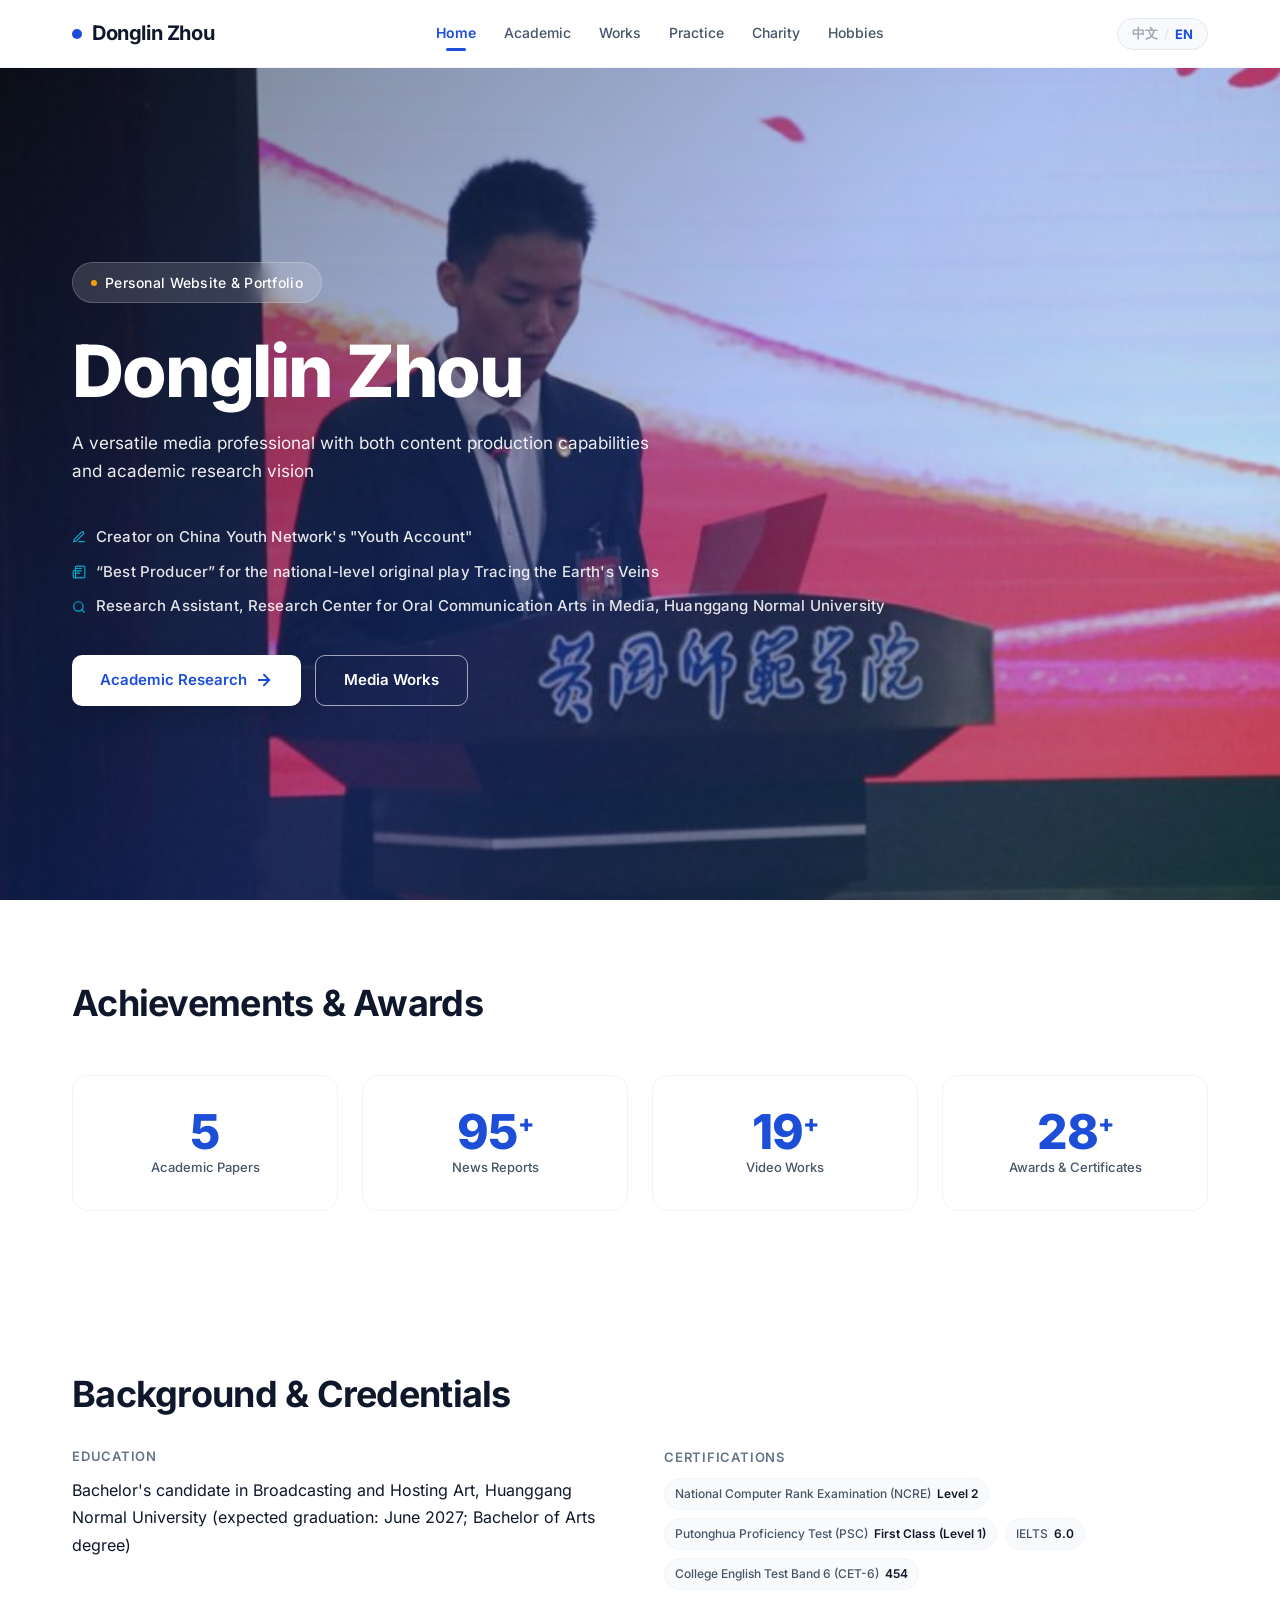
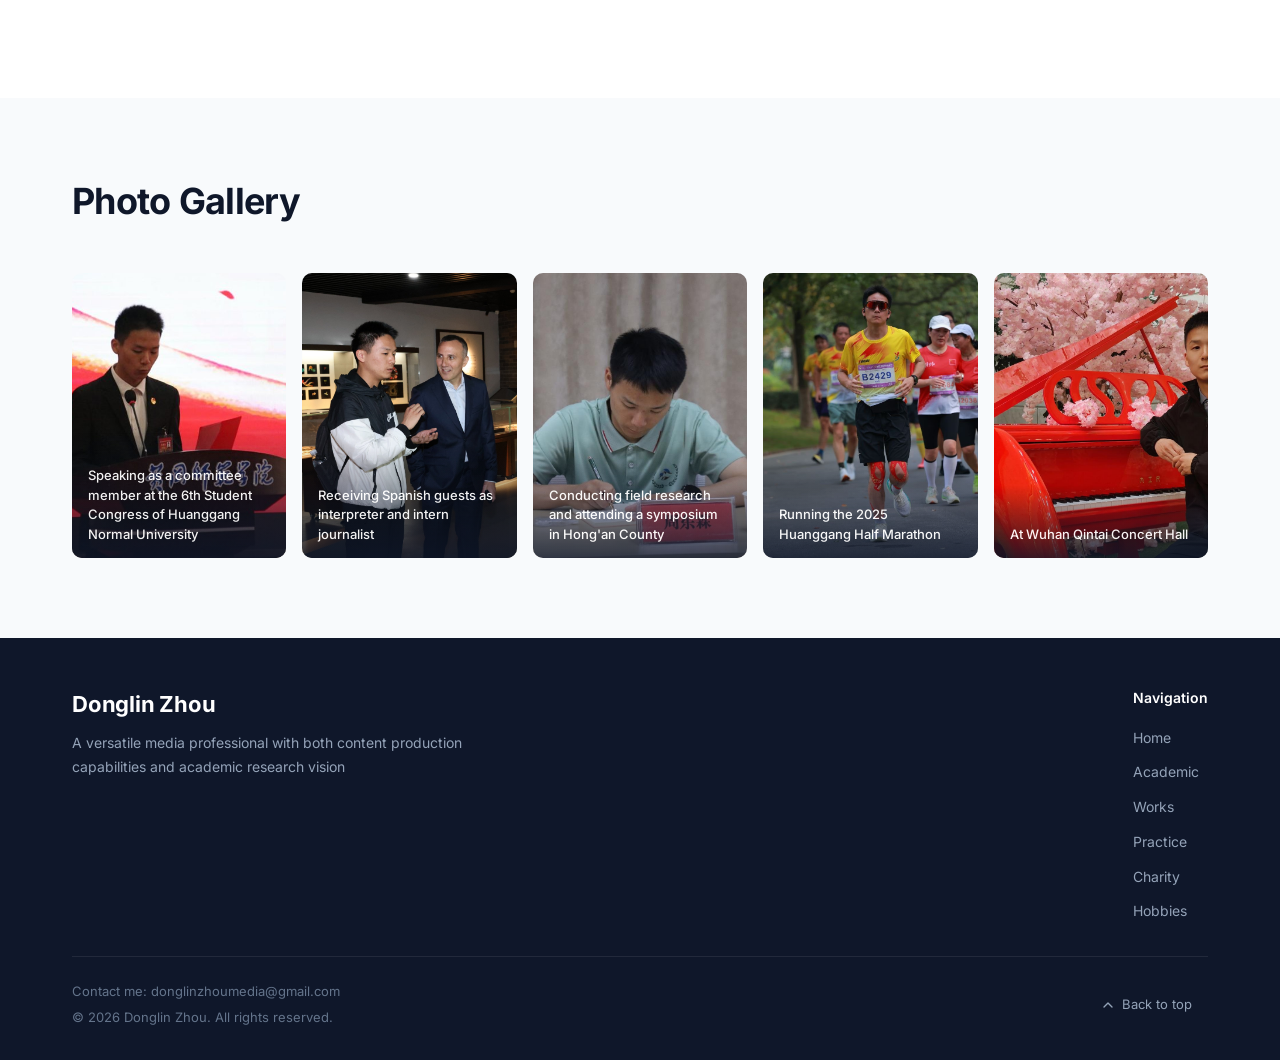
==== commit 19c40d74: "Fix display name order: Zhou Donglin -> Donglin Zhou" ====
--- a/index.html
+++ b/index.html
@@ -7,7 +7,7 @@
   <meta name="theme-color" content="#1D4ED8">
   <meta name="creative-medium" content="other">
   <meta name="description" content="周东霖 - 兼具内容生产能力与学术研究视野的复合型传媒人">
-  <title>Zhou Donglin Personal Website &amp; Portfolio</title>
+  <title>Donglin Zhou Personal Website &amp; Portfolio</title>
   <link rel="stylesheet" href="src/fonts/inter.css?v=20261015">
   <link rel="stylesheet" href="src/styles.css?v=20261015">
     <script src="src/i18n.js?v=20261015"></script>
